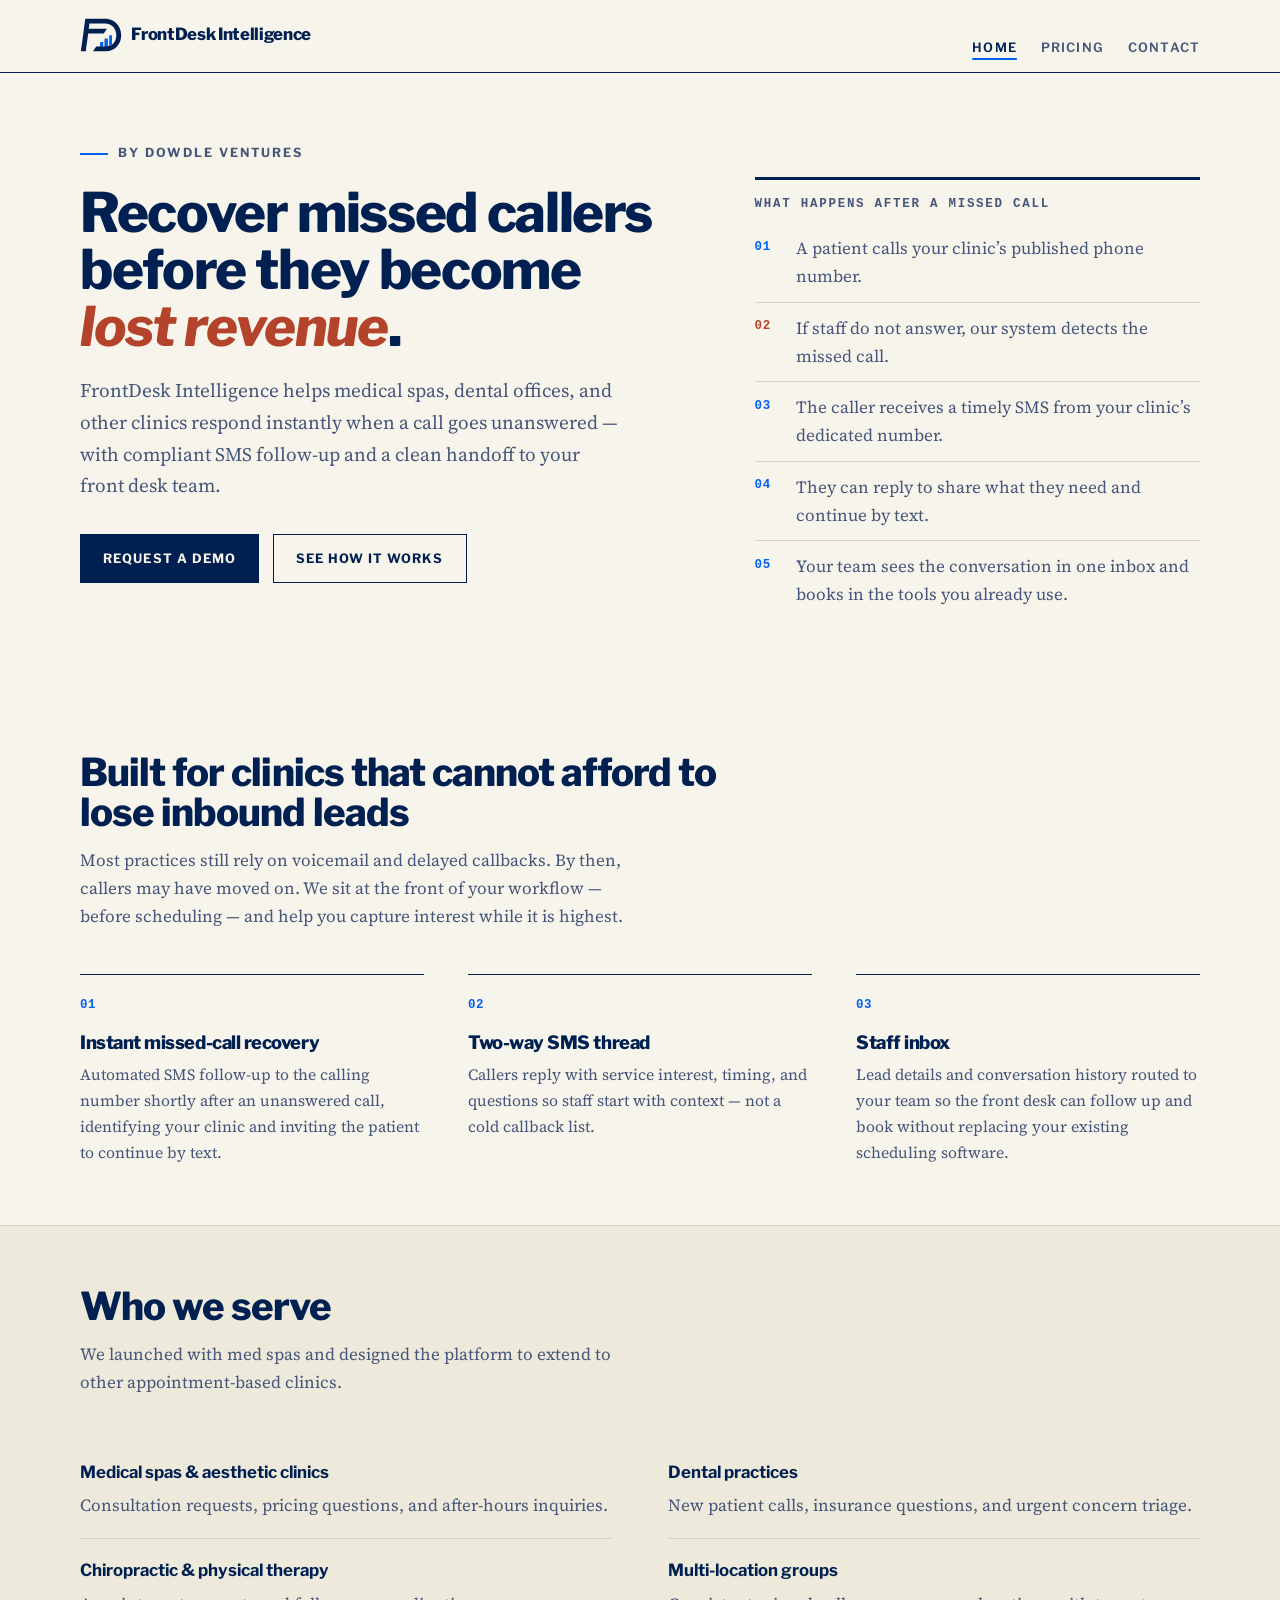
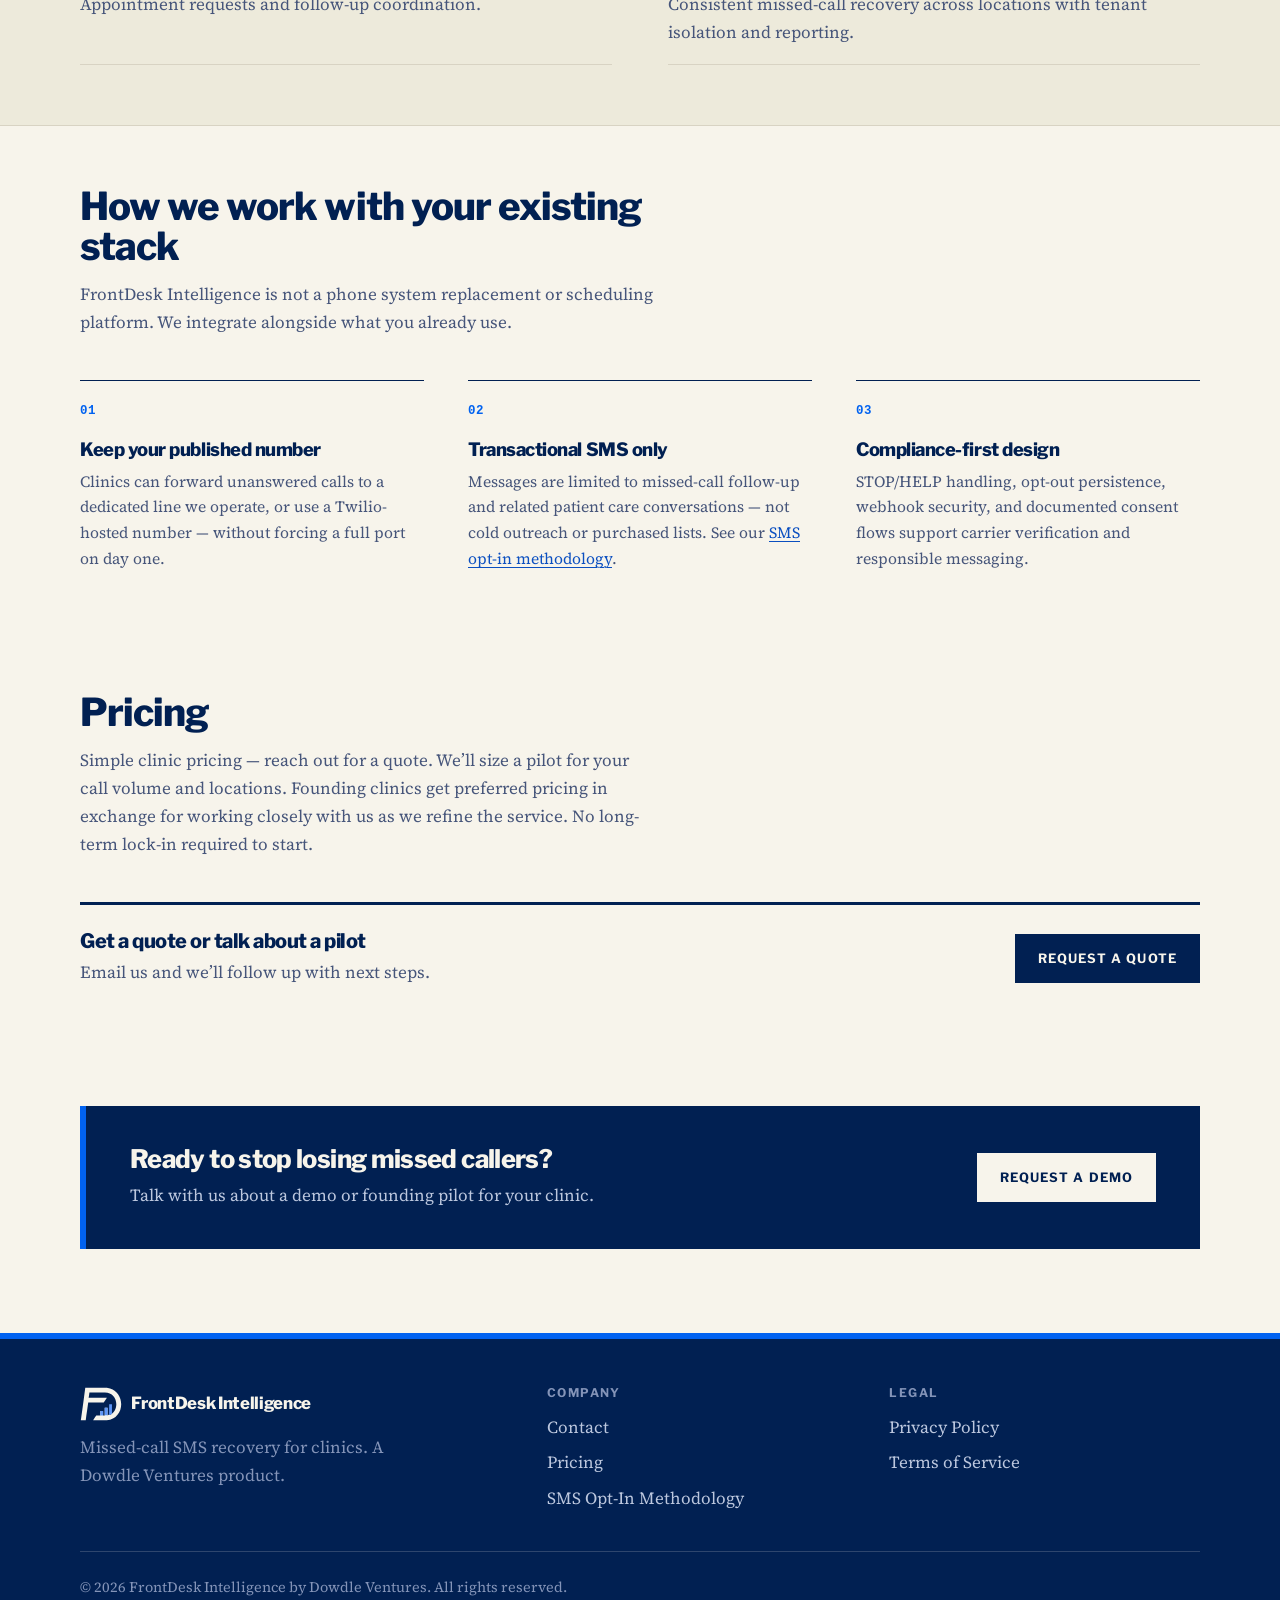
==== index.html @ 84795f29 "colors update and logo implementation" ====
<!DOCTYPE html>
<html lang="en">
<head>
  <meta charset="UTF-8">
  <meta name="viewport" content="width=device-width, initial-scale=1.0">
  <meta name="description" content="FrontDesk Intelligence helps clinics recover missed callers with instant SMS follow-up and a clean handoff to your front desk team.">
  <title>FrontDesk Intelligence — Missed-Call Recovery for Clinics</title>
  <link rel="preconnect" href="https://fonts.googleapis.com">
  <link rel="preconnect" href="https://fonts.gstatic.com" crossorigin>
  <link href="https://fonts.googleapis.com/css2?family=Libre+Franklin:ital,wght@0,600;0,700;0,800;1,800&family=Source+Serif+4:ital,opsz,wght@0,8..60,400;0,8..60,600;1,8..60,400&display=swap" rel="stylesheet">
  <link rel="stylesheet" href="css/main.css">
  <link rel="icon" type="image/svg+xml" href="svg/partial-logo.svg">
</head>
<body>
  <header class="site-header">
    <div class="container header-inner">
      <a class="logo" href="index.html">
        <img class="logo-img" src="svg/partial-logo.svg" alt="">
        <span>FrontDesk Intelligence</span>
      </a>
      <nav class="site-nav" aria-label="Main">
        <a href="index.html" aria-current="page">Home</a>
        <a href="index.html#pricing">Pricing</a>
        <a href="contact.html">Contact</a>
      </nav>
    </div>
  </header>

  <main>
    <section class="hero">
      <div class="container hero-grid">
        <div>
          <span class="eyebrow">By Dowdle Ventures</span>
          <h1>Recover missed callers before they become <em>lost revenue</em>.</h1>
          <p class="lead">
            FrontDesk Intelligence helps medical spas, dental offices, and other clinics respond instantly when a call goes unanswered — with compliant SMS follow-up and a clean handoff to your front desk team.
          </p>
          <div class="hero-actions">
            <a class="btn btn-primary" href="contact.html">Request a demo</a>
            <a class="btn btn-secondary" href="index.html#how-it-works">See how it works</a>
          </div>
        </div>
        <aside class="hero-card" aria-label="How it works" id="how-it-works">
          <h2>What happens after a missed call</h2>
          <ol class="flow-list">
            <li>A patient calls your clinic’s published phone number.</li>
            <li>If staff do not answer, our system detects the missed call.</li>
            <li>The caller receives a timely SMS from your clinic’s dedicated number.</li>
            <li>They can reply to share what they need and continue by text.</li>
            <li>Your team sees the conversation in one inbox and books in the tools you already use.</li>
          </ol>
        </aside>
      </div>
    </section>

    <section>
      <div class="container">
        <div class="section-header">
          <h2>Built for clinics that cannot afford to lose inbound leads</h2>
          <p>
            Most practices still rely on voicemail and delayed callbacks. By then, callers may have moved on. We sit at the front of your workflow — before scheduling — and help you capture interest while it is highest.
          </p>
        </div>
        <div class="card-grid">
          <article class="card">
            <h3>Instant missed-call recovery</h3>
            <p>Automated SMS follow-up to the calling number shortly after an unanswered call, identifying your clinic and inviting the patient to continue by text.</p>
          </article>
          <article class="card">
            <h3>Two-way SMS thread</h3>
            <p>Callers reply with service interest, timing, and questions so staff start with context — not a cold callback list.</p>
          </article>
          <article class="card">
            <h3>Staff inbox</h3>
            <p>Lead details and conversation history routed to your team so the front desk can follow up and book without replacing your existing scheduling software.</p>
          </article>
        </div>
      </div>
    </section>

    <section class="split-section">
      <div class="container">
        <div class="section-header">
          <h2>Who we serve</h2>
          <p>We launched with med spas and designed the platform to extend to other appointment-based clinics.</p>
        </div>
        <ul class="feature-list">
          <li>
            <strong>Medical spas &amp; aesthetic clinics</strong>
            Consultation requests, pricing questions, and after-hours inquiries.
          </li>
          <li>
            <strong>Dental practices</strong>
            New patient calls, insurance questions, and urgent concern triage.
          </li>
          <li>
            <strong>Chiropractic &amp; physical therapy</strong>
            Appointment requests and follow-up coordination.
          </li>
          <li>
            <strong>Multi-location groups</strong>
            Consistent missed-call recovery across locations with tenant isolation and reporting.
          </li>
        </ul>
      </div>
    </section>

    <section>
      <div class="container">
        <div class="section-header">
          <h2>How we work with your existing stack</h2>
          <p>FrontDesk Intelligence is not a phone system replacement or scheduling platform. We integrate alongside what you already use.</p>
        </div>
        <div class="card-grid">
          <article class="card">
            <h3>Keep your published number</h3>
            <p>Clinics can forward unanswered calls to a dedicated line we operate, or use a Twilio-hosted number — without forcing a full port on day one.</p>
          </article>
          <article class="card">
            <h3>Transactional SMS only</h3>
            <p>Messages are limited to missed-call follow-up and related patient care conversations — not cold outreach or purchased lists. See our <a href="sms-opt-in.html">SMS opt-in methodology</a>.</p>
          </article>
          <article class="card">
            <h3>Compliance-first design</h3>
            <p>STOP/HELP handling, opt-out persistence, webhook security, and documented consent flows support carrier verification and responsible messaging.</p>
          </article>
        </div>
      </div>
    </section>

    <section id="pricing">
      <div class="container">
        <div class="section-header">
          <h2>Pricing</h2>
          <p>
            Simple clinic pricing — reach out for a quote. We’ll size a pilot for your call volume and locations.
            Founding clinics get preferred pricing in exchange for working closely with us as we refine the service.
            No long-term lock-in required to start.
          </p>
        </div>
        <div class="pricing-row">
          <div>
            <h2>Get a quote or talk about a pilot</h2>
            <p>Email us and we’ll follow up with next steps.</p>
          </div>
          <a class="btn btn-primary" href="contact.html">Request a quote</a>
        </div>
      </div>
    </section>

    <section>
      <div class="container">
        <div class="cta-band">
          <div>
            <h2>Ready to stop losing missed callers?</h2>
            <p>Talk with us about a demo or founding pilot for your clinic.</p>
          </div>
          <a class="btn btn-primary" href="contact.html">Request a demo</a>
        </div>
      </div>
    </section>
  </main>

  <footer class="site-footer">
    <div class="container">
      <div class="footer-grid">
        <div>
          <a class="logo" href="index.html" style="color:var(--paper);margin-bottom:0.75rem;">
            <img class="logo-img" src="svg/partial-logo-reverse.svg" alt="">
            <span>FrontDesk Intelligence</span>
          </a>
          <p style="margin:0;color:#8494b8;max-width:22rem;">
            Missed-call SMS recovery for clinics. A Dowdle Ventures product.
          </p>
        </div>
        <div>
          <h3>Company</h3>
          <ul>
            <li><a href="contact.html">Contact</a></li>
            <li><a href="index.html#pricing">Pricing</a></li>
            <li><a href="sms-opt-in.html">SMS Opt-In Methodology</a></li>
          </ul>
        </div>
        <div>
          <h3>Legal</h3>
          <ul>
            <li><a href="privacy.html">Privacy Policy</a></li>
            <li><a href="terms.html">Terms of Service</a></li>
          </ul>
        </div>
      </div>
      <div class="footer-bottom">
        <p style="margin:0;">&copy; <span id="year"></span> FrontDesk Intelligence by Dowdle Ventures. All rights reserved.</p>
      </div>
    </div>
  </footer>
  <script>document.getElementById("year").textContent = new Date().getFullYear();</script>
</body>
</html>
---- css/main.css ----
:root {
  /* Palette — anchored on the logo's two blues, Sanzo Wada style:
     one ground (ivory), one ink (logo navy), one working accent
     (logo blue), one signal (vermillion, reserved for the missed call). */
  --paper: #f7f4eb;
  --paper-deep: #edeadb;
  --ink: #012052;
  --ink-soft: #46557a;
  --brand: #0162f0;
  --brand-deep: #0b4fc0;
  --signal: #b4432c;
  --rule: #d8d3c3;
  --font-display: "Libre Franklin", "Helvetica Neue", Arial, sans-serif;
  --font-body: "Source Serif 4", Georgia, "Times New Roman", serif;
  --font-mono: ui-monospace, "Cascadia Mono", "Segoe UI Mono", Consolas, Menlo, monospace;
  --max-width: 1120px;
}

*,
*::before,
*::after {
  box-sizing: border-box;
}

html {
  scroll-behavior: smooth;
}

body {
  margin: 0;
  font-family: var(--font-body);
  font-size: 1.0625rem;
  line-height: 1.65;
  color: var(--ink);
  background: var(--paper);
}

::selection {
  background: var(--brand);
  color: #fff;
}

img {
  max-width: 100%;
  height: auto;
}

a {
  color: var(--brand-deep);
  text-decoration-thickness: 1px;
  text-underline-offset: 3px;
}

a:hover {
  color: var(--brand);
}

.container {
  width: min(100% - 2.5rem, var(--max-width));
  margin-inline: auto;
}

/* Header — solid paper, one firm rule. No blur, no float. */
.site-header {
  position: sticky;
  top: 0;
  z-index: 100;
  background: var(--paper);
  border-bottom: 1px solid var(--ink);
}

.header-inner {
  display: flex;
  align-items: baseline;
  justify-content: space-between;
  gap: 1.5rem;
  padding: 1.1rem 0 0.9rem;
}

.logo {
  display: flex;
  align-items: center;
  gap: 0.6rem;
  font-family: var(--font-display);
  font-weight: 800;
  font-size: 1.05rem;
  letter-spacing: -0.02em;
  color: var(--ink);
  text-decoration: none;
}

.logo:hover {
  color: var(--ink);
}

.logo-img {
  height: 2.15rem;
  width: auto;
  display: block;
}

.site-nav {
  display: flex;
  flex-wrap: wrap;
  align-items: baseline;
  gap: 1.5rem;
}

.site-nav a {
  color: var(--ink-soft);
  text-decoration: none;
  font-family: var(--font-display);
  font-weight: 600;
  font-size: 0.8rem;
  letter-spacing: 0.09em;
  text-transform: uppercase;
}

.site-nav a:hover {
  color: var(--ink);
}

.site-nav a[aria-current="page"] {
  color: var(--ink);
  text-decoration: underline;
  text-decoration-color: var(--brand);
  text-decoration-thickness: 2px;
  text-underline-offset: 6px;
}

/* Buttons — squared, stamped, no lift */
.btn {
  display: inline-flex;
  align-items: center;
  justify-content: center;
  gap: 0.5rem;
  padding: 0.8rem 1.4rem;
  border: 1.5px solid var(--ink);
  border-radius: 0;
  font-family: var(--font-display);
  font-size: 0.8rem;
  font-weight: 700;
  letter-spacing: 0.08em;
  text-transform: uppercase;
  cursor: pointer;
  text-decoration: none;
  transition: background 0.12s ease, color 0.12s ease;
}

.btn-primary {
  background: var(--ink);
  color: var(--paper);
}

.btn-primary:hover {
  background: var(--brand-deep);
  border-color: var(--brand-deep);
  color: #fff;
}

.btn-secondary {
  background: transparent;
  color: var(--ink);
}

.btn-secondary:hover {
  background: var(--ink);
  color: var(--paper);
}

/* Hero */
.hero {
  padding: 4rem 0 4.5rem;
}

.hero-grid {
  display: grid;
  grid-template-columns: 1.15fr 0.85fr;
  gap: 4.5rem;
  align-items: start;
}

.eyebrow {
  display: inline-block;
  margin-bottom: 1.25rem;
  font-family: var(--font-display);
  font-size: 0.78rem;
  font-weight: 700;
  letter-spacing: 0.16em;
  text-transform: uppercase;
  color: var(--ink-soft);
}

.eyebrow::before {
  content: "";
  display: inline-block;
  width: 1.75rem;
  height: 2px;
  background: var(--brand);
  margin-right: 0.65rem;
  vertical-align: middle;
}

h1,
h2,
h3 {
  font-family: var(--font-display);
  line-height: 1.05;
  letter-spacing: -0.025em;
  font-weight: 800;
}

h1 {
  margin: 0 0 1.25rem;
  font-size: clamp(2.3rem, 4.5vw, 3.4rem);
}

/* "lost revenue" gets the red ink — same ink as the missed call. */
h1 em {
  font-style: italic;
  color: var(--signal);
}

.hero p.lead {
  margin: 0 0 2rem;
  font-size: 1.2rem;
  color: var(--ink-soft);
  max-width: 34rem;
}

.hero-actions {
  display: flex;
  flex-wrap: wrap;
  gap: 0.85rem;
}

/* Hero aside — a call log, not a floating card */
.hero-card {
  margin-top: 2.5rem;
  padding: 1.1rem 0 0;
  border-top: 3px solid var(--ink);
}

.hero-card h2 {
  margin: 0 0 0.75rem;
  font-family: var(--font-mono);
  font-size: 0.78rem;
  font-weight: 600;
  letter-spacing: 0.14em;
  text-transform: uppercase;
  color: var(--ink-soft);
}

.flow-list {
  margin: 0;
  padding: 0;
  list-style: none;
  counter-reset: step;
}

.flow-list li {
  position: relative;
  counter-increment: step;
  padding: 0.7rem 0 0.7rem 2.6rem;
  margin: 0;
  border-bottom: 1px solid var(--rule);
  color: var(--ink-soft);
}

.flow-list li:last-child {
  border-bottom: none;
}

.flow-list li::before {
  content: "0" counter(step);
  position: absolute;
  left: 0;
  top: 0.85rem;
  font-family: var(--font-mono);
  font-size: 0.78rem;
  font-weight: 600;
  letter-spacing: 0.05em;
  color: var(--brand);
}

/* The missed call itself gets the red ink. */
.flow-list li:nth-child(2)::before {
  color: var(--signal);
}

section {
  padding: 3.75rem 0;
}

.section-header {
  max-width: 40rem;
  margin-bottom: 2.75rem;
}

.section-header h2 {
  margin: 0 0 0.85rem;
  font-size: clamp(1.8rem, 3vw, 2.4rem);
}

.section-header p {
  margin: 0;
  color: var(--ink-soft);
  max-width: 36rem;
}

/* Formerly cards — now numbered editorial columns */
.card-grid {
  display: grid;
  grid-template-columns: repeat(3, 1fr);
  gap: 2rem 2.75rem;
  counter-reset: card;
}

.card {
  counter-increment: card;
  padding: 1.25rem 0 0;
  border-top: 1px solid var(--ink);
}

.card::before {
  content: "0" counter(card);
  display: block;
  margin-bottom: 1.1rem;
  font-family: var(--font-mono);
  font-size: 0.78rem;
  font-weight: 600;
  letter-spacing: 0.05em;
  color: var(--brand);
}

.card h3 {
  margin: 0 0 0.6rem;
  font-size: 1.15rem;
}

.card p {
  margin: 0;
  color: var(--ink-soft);
  font-size: 0.98rem;
}

.split-section {
  background: var(--paper-deep);
  border-block: 1px solid var(--rule);
}

.feature-list {
  display: grid;
  grid-template-columns: repeat(2, 1fr);
  gap: 0 3.5rem;
  margin: 0;
  padding: 0;
  list-style: none;
}

.feature-list li {
  padding: 1.15rem 0;
  border-bottom: 1px solid var(--rule);
  color: var(--ink-soft);
}

.feature-list strong {
  display: block;
  margin-bottom: 0.3rem;
  font-family: var(--font-display);
  font-size: 1.05rem;
  font-weight: 700;
  color: var(--ink);
}

/* CTA — a flat ink band with one brand rule, not a gradient pill */
.cta-band {
  background: var(--ink);
  color: var(--paper);
  border-left: 6px solid var(--brand);
  padding: 2.5rem 2.75rem;
  display: flex;
  align-items: center;
  justify-content: space-between;
  gap: 2rem;
}

.cta-band h2 {
  margin: 0 0 0.5rem;
  color: var(--paper);
}

.cta-band p {
  margin: 0;
  color: #bcc7de;
}

.cta-band .btn-primary {
  background: var(--paper);
  border-color: var(--paper);
  color: var(--ink);
}

.cta-band .btn-primary:hover {
  background: var(--paper-deep);
  border-color: var(--paper-deep);
  color: var(--ink);
}

.pricing-row {
  display: flex;
  align-items: center;
  justify-content: space-between;
  gap: 2rem;
  border-top: 3px solid var(--ink);
  padding-top: 1.6rem;
}

.pricing-row h2 {
  margin: 0 0 0.4rem;
  font-size: 1.25rem;
}

.pricing-row p {
  margin: 0;
  color: var(--ink-soft);
}

.page-hero {
  padding: 3.25rem 0 2rem;
}

.page-hero h1 {
  margin-bottom: 0.85rem;
}

.page-hero p {
  margin: 0;
  color: var(--ink-soft);
  max-width: 42rem;
}

/* Prose — a document on paper, not a card */
.prose {
  max-width: 46rem;
}

.prose h2 {
  margin-top: 2.75rem;
  padding-top: 1.6rem;
  border-top: 1px solid var(--rule);
  font-size: 1.3rem;
}

.prose h2:first-child {
  margin-top: 0;
  padding-top: 0;
  border-top: none;
}

.prose h3 {
  margin-top: 1.5rem;
  font-size: 1.15rem;
}

.prose p,
.prose li {
  color: var(--ink-soft);
}

.prose ul,
.prose ol {
  padding-left: 1.25rem;
}

.prose table {
  width: 100%;
  border-collapse: collapse;
  margin: 1rem 0;
  font-size: 0.95rem;
}

.prose th,
.prose td {
  border: 1px solid var(--rule);
  padding: 0.65rem 0.75rem;
  text-align: left;
}

.prose th {
  background: var(--paper-deep);
  color: var(--ink);
  font-family: var(--font-mono);
  font-size: 0.8rem;
  letter-spacing: 0.05em;
  text-transform: uppercase;
}

.contact-grid {
  display: grid;
  grid-template-columns: 1fr 1fr;
  gap: 2.5rem 3.5rem;
}

.contact-card {
  padding: 1.25rem 0 0;
  border-top: 3px solid var(--ink);
}

.contact-card h3 {
  margin: 0 0 0.85rem;
  font-size: 1.1rem;
}

.contact-card p,
.contact-card a {
  margin: 0.35rem 0;
}

.contact-card .label {
  display: block;
  font-family: var(--font-mono);
  font-size: 0.72rem;
  font-weight: 600;
  letter-spacing: 0.1em;
  text-transform: uppercase;
  color: var(--ink-soft);
  margin-bottom: 0.2rem;
}

.copy-btn {
  margin-left: 0.6rem;
  padding: 0.15rem 0.6rem;
  border: 1px solid var(--ink);
  border-radius: 0;
  background: transparent;
  font-family: var(--font-display);
  font-size: 0.68rem;
  font-weight: 700;
  letter-spacing: 0.08em;
  text-transform: uppercase;
  color: var(--ink);
  cursor: pointer;
  vertical-align: 1px;
}

.copy-btn:hover {
  background: var(--ink);
  color: var(--paper);
}

.copy-btn.copied {
  background: var(--brand-deep);
  border-color: var(--brand-deep);
  color: #fff;
}

.site-footer {
  margin-top: 1.5rem;
  background: var(--ink);
  color: #bcc7de;
  padding: 3rem 0 2rem;
  border-top: 6px solid var(--brand);
}

.footer-grid {
  display: grid;
  grid-template-columns: 1.4fr 1fr 1fr;
  gap: 2rem;
  margin-bottom: 2rem;
}

.footer-grid h3 {
  margin: 0 0 0.85rem;
  color: #8494b8;
  font-family: var(--font-display);
  font-size: 0.75rem;
  font-weight: 700;
  letter-spacing: 0.12em;
  text-transform: uppercase;
}

.footer-grid ul {
  margin: 0;
  padding: 0;
  list-style: none;
}

.footer-grid li {
  margin-bottom: 0.45rem;
}

.footer-grid a {
  color: #bcc7de;
  text-decoration: none;
}

.footer-grid a:hover {
  color: #fff;
  text-decoration: underline;
  text-underline-offset: 3px;
}

.footer-bottom {
  padding-top: 1.5rem;
  border-top: 1px solid rgba(247, 244, 235, 0.18);
  font-size: 0.9rem;
  color: #8494b8;
}

.notice {
  background: #f3e9cf;
  border: 1px solid #d5c087;
  color: #6a541c;
  padding: 1rem 1.25rem;
  margin-bottom: 1.5rem;
  font-size: 0.95rem;
}

.consent-box {
  border: 2px solid var(--ink);
  padding: 1.75rem 2rem;
  margin-bottom: 2rem;
}

.consent-box h2 {
  margin: 0 0 1rem;
  font-size: 1.35rem;
  color: var(--ink);
}

.prose .consent-box h2 {
  margin-top: 0;
  padding-top: 0;
  border-top: none;
}

.consent-box p {
  margin: 0 0 0.75rem;
  color: var(--ink);
  font-size: 1.05rem;
}

.consent-box p:last-child {
  margin-bottom: 0;
}

.consent-box .consent-lead {
  font-weight: 600;
  font-size: 1.05rem;
  line-height: 1.6;
}

.opt-in-steps {
  margin: 1.5rem 0;
  padding: 0;
  list-style: none;
  counter-reset: step;
  border-bottom: 1px solid var(--rule);
}

.opt-in-steps li {
  position: relative;
  counter-increment: step;
  padding: 1rem 0 1rem 3.1rem;
  margin: 0;
  border-top: 1px solid var(--rule);
  color: var(--ink-soft);
}

.opt-in-steps li::before {
  content: counter(step);
  position: absolute;
  left: 0;
  top: 1.15rem;
  width: 1.9rem;
  height: 1.9rem;
  display: grid;
  place-items: center;
  background: var(--ink);
  color: var(--paper);
  font-family: var(--font-mono);
  font-weight: 600;
  font-size: 0.85rem;
}

.opt-in-steps li strong {
  color: var(--ink);
}

.sms-sample {
  background: var(--paper-deep);
  border-left: 4px solid var(--brand);
  padding: 1.25rem 1.5rem;
  color: var(--ink);
  font-size: 1rem;
  line-height: 1.6;
}

.sms-sample-label {
  display: block;
  font-family: var(--font-mono);
  font-size: 0.72rem;
  font-weight: 600;
  letter-spacing: 0.1em;
  text-transform: uppercase;
  color: var(--brand-deep);
  margin-bottom: 0.65rem;
}

.mockup-grid {
  display: grid;
  grid-template-columns: 1fr 1fr;
  gap: 1.5rem;
  margin: 1.5rem 0 2rem;
}

.mockup-panel {
  border: 1px solid var(--ink);
  background: var(--paper);
  overflow: hidden;
}

.mockup-panel-header {
  background: var(--paper-deep);
  border-bottom: 1px solid var(--ink);
  padding: 0.65rem 1rem;
  font-family: var(--font-mono);
  font-size: 0.72rem;
  font-weight: 600;
  letter-spacing: 0.08em;
  text-transform: uppercase;
  color: var(--ink);
}

.mockup-panel-body {
  padding: 1.25rem;
}

/* The phone is a device illustration — its corners stay round. */
.phone-mock {
  max-width: 280px;
  margin: 0 auto;
  background: #191919;
  border-radius: 28px;
  padding: 12px 10px;
}

.phone-screen {
  background: #f2f2f7;
  border-radius: 20px;
  padding: 1rem 0.85rem;
  min-height: 220px;
}

.phone-header {
  text-align: center;
  font-family: var(--font-mono);
  font-size: 0.68rem;
  color: #666;
  margin-bottom: 0.75rem;
}

.sms-bubble {
  background: #fff;
  border: 1px solid #ddd;
  border-radius: 16px 16px 16px 4px;
  padding: 0.85rem 1rem;
  font-size: 0.88rem;
  line-height: 1.5;
  color: #111;
  margin-bottom: 0.5rem;
}

.sms-bubble-user {
  background: var(--brand);
  color: #fff;
  border: none;
  border-radius: 16px 16px 4px 16px;
  margin-left: 2rem;
  text-align: right;
}

.opt-in-form-mock {
  display: grid;
  gap: 0.85rem;
}

.opt-in-form-mock label.field-label {
  display: block;
  font-family: var(--font-mono);
  font-size: 0.75rem;
  font-weight: 600;
  letter-spacing: 0.06em;
  text-transform: uppercase;
  margin-bottom: 0.35rem;
  color: var(--ink);
}

.opt-in-form-mock input[type="text"],
.opt-in-form-mock input[type="tel"] {
  width: 100%;
  padding: 0.65rem 0.75rem;
  border: 1px solid #7d89a8;
  border-radius: 0;
  font: inherit;
  background: #fdfbf5;
}

.checkbox-consent {
  display: flex;
  gap: 0.75rem;
  align-items: flex-start;
  padding: 1rem 1.15rem;
  border: 2px solid var(--ink);
  background: var(--paper);
}

.checkbox-consent input {
  margin-top: 0.2rem;
  width: 1.1rem;
  height: 1.1rem;
  flex-shrink: 0;
  accent-color: var(--brand);
}

.checkbox-consent label {
  font-size: 0.92rem;
  line-height: 1.55;
  color: var(--ink);
}

.btn-demo {
  background: var(--ink);
  color: var(--paper);
  border: none;
  border-radius: 0;
  padding: 0.8rem 1rem;
  font-family: var(--font-mono);
  font-size: 0.8rem;
  font-weight: 600;
  letter-spacing: 0.08em;
  text-transform: uppercase;
  cursor: default;
  opacity: 0.8;
}

.disclosure-near-phone {
  margin-top: 1rem;
  padding: 1rem 1.15rem;
  background: var(--paper-deep);
  border: 1px solid var(--rule);
  font-size: 0.92rem;
  line-height: 1.55;
  color: var(--ink);
}

.disclosure-near-phone strong {
  display: block;
  margin-bottom: 0.35rem;
  font-family: var(--font-mono);
  font-size: 0.75rem;
  font-weight: 600;
  letter-spacing: 0.1em;
  text-transform: uppercase;
  color: var(--brand-deep);
}

.touchpoint-link {
  display: inline-flex;
  margin-top: 0.75rem;
}

@media (max-width: 900px) {
  .mockup-grid {
    grid-template-columns: 1fr;
  }
}

@media (max-width: 900px) {
  .hero-grid,
  .card-grid,
  .contact-grid,
  .footer-grid,
  .feature-list {
    grid-template-columns: 1fr;
  }

  .hero-grid {
    gap: 3rem;
  }

  .hero-card {
    margin-top: 0;
  }

  .cta-band {
    flex-direction: column;
    align-items: flex-start;
    padding: 2rem 1.75rem;
  }

  .pricing-row {
    flex-direction: column;
    align-items: flex-start;
    gap: 1.25rem;
  }

  .site-nav {
    gap: 1rem;
  }
}

@media (max-width: 640px) {
  .header-inner {
    flex-direction: column;
    align-items: flex-start;
    gap: 0.75rem;
  }
}
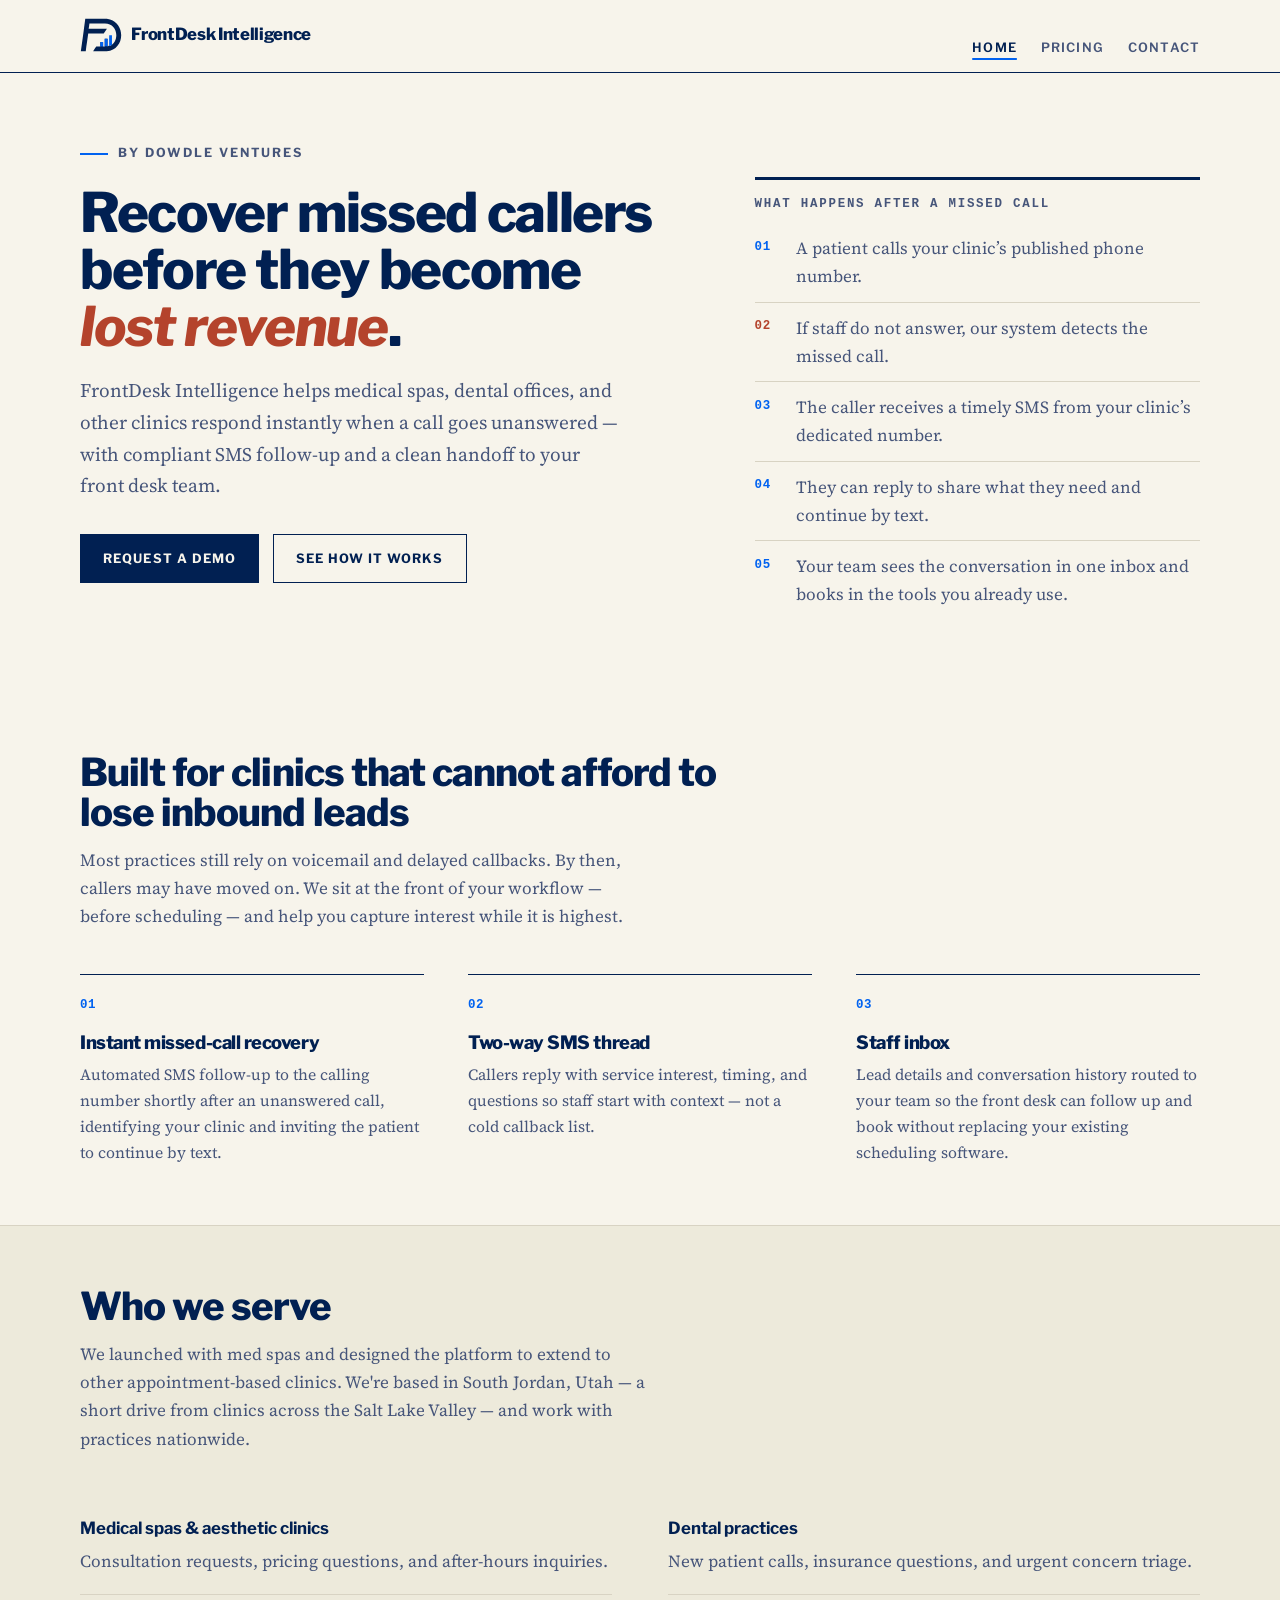
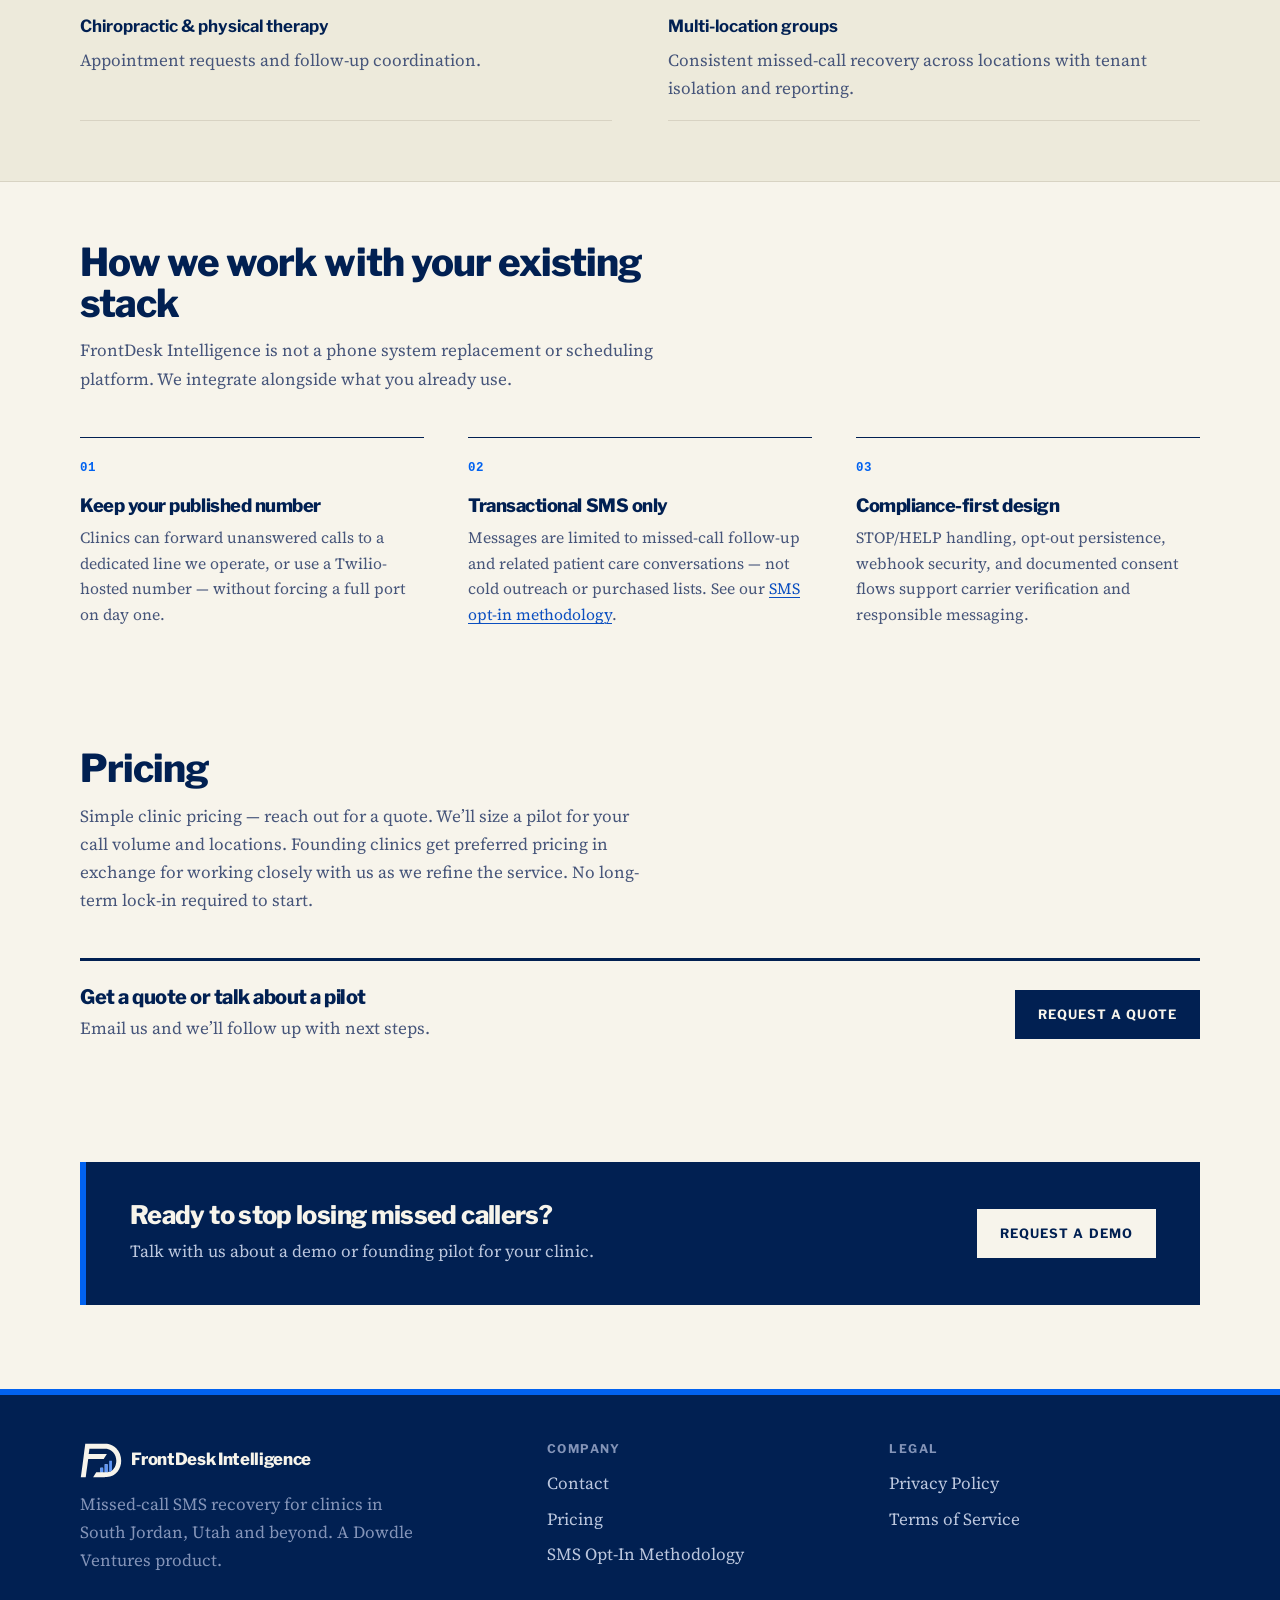
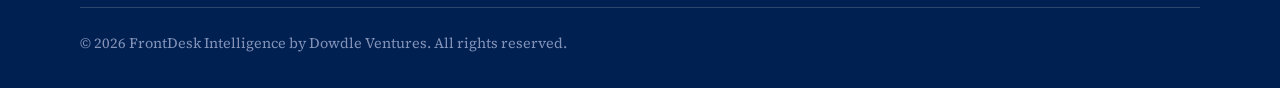
==== commit f4401513: "seo and local language addition" ====
--- a/index.html
+++ b/index.html
@@ -3,13 +3,69 @@
 <head>
   <meta charset="UTF-8">
   <meta name="viewport" content="width=device-width, initial-scale=1.0">
-  <meta name="description" content="FrontDesk Intelligence helps clinics recover missed callers with instant SMS follow-up and a clean handoff to your front desk team.">
-  <title>FrontDesk Intelligence — Missed-Call Recovery for Clinics</title>
+  <meta name="description" content="FrontDesk Intelligence helps med spas, dental offices, and clinics recover missed callers with instant SMS follow-up. Based in South Jordan, Utah — serving the Salt Lake Valley and beyond.">
+  <title>FrontDesk Intelligence — Missed-Call Recovery for Clinics | South Jordan, UT</title>
   <link rel="preconnect" href="https://fonts.googleapis.com">
   <link rel="preconnect" href="https://fonts.gstatic.com" crossorigin>
   <link href="https://fonts.googleapis.com/css2?family=Libre+Franklin:ital,wght@0,600;0,700;0,800;1,800&family=Source+Serif+4:ital,opsz,wght@0,8..60,400;0,8..60,600;1,8..60,400&display=swap" rel="stylesheet">
   <link rel="stylesheet" href="css/main.css">
   <link rel="icon" type="image/svg+xml" href="svg/partial-logo.svg">
+  <link rel="canonical" href="https://frontdesk.dowdleventures.com/">
+  <meta property="og:type" content="website">
+  <meta property="og:site_name" content="FrontDesk Intelligence">
+  <meta property="og:title" content="FrontDesk Intelligence — Missed-Call Recovery for Clinics">
+  <meta property="og:description" content="Recover missed callers before they become lost revenue. Instant SMS follow-up for med spas, dental offices, and clinics. Based in South Jordan, Utah.">
+  <meta property="og:url" content="https://frontdesk.dowdleventures.com/">
+  <meta property="og:image" content="https://frontdesk.dowdleventures.com/og-image.png">
+  <meta property="og:image:width" content="1200">
+  <meta property="og:image:height" content="630">
+  <meta name="twitter:card" content="summary_large_image">
+  <meta name="twitter:title" content="FrontDesk Intelligence — Missed-Call Recovery for Clinics">
+  <meta name="twitter:description" content="Recover missed callers before they become lost revenue. Instant SMS follow-up for med spas, dental offices, and clinics.">
+  <meta name="twitter:image" content="https://frontdesk.dowdleventures.com/og-image.png">
+  <script type="application/ld+json">
+  {
+    "@context": "https://schema.org",
+    "@type": "LocalBusiness",
+    "@id": "https://frontdesk.dowdleventures.com/#business",
+    "name": "FrontDesk Intelligence",
+    "description": "Missed-call SMS recovery for medical spas, dental offices, and other appointment-based clinics.",
+    "url": "https://frontdesk.dowdleventures.com/",
+    "logo": "https://frontdesk.dowdleventures.com/svg/partial-logo.svg",
+    "image": "https://frontdesk.dowdleventures.com/og-image.png",
+    "telephone": "+18016131060",
+    "email": "contact@dowdleventures.com",
+    "parentOrganization": {
+      "@type": "Organization",
+      "name": "Dowdle Ventures"
+    },
+    "address": {
+      "@type": "PostalAddress",
+      "streetAddress": "10382 S McKinley Park Pl",
+      "addressLocality": "South Jordan",
+      "addressRegion": "UT",
+      "postalCode": "84095",
+      "addressCountry": "US"
+    },
+    "areaServed": [
+      { "@type": "City", "name": "South Jordan" },
+      { "@type": "City", "name": "Salt Lake City" },
+      { "@type": "City", "name": "West Jordan" },
+      { "@type": "City", "name": "Sandy" },
+      { "@type": "City", "name": "Draper" },
+      { "@type": "City", "name": "Riverton" },
+      { "@type": "City", "name": "Herriman" },
+      { "@type": "State", "name": "Utah" },
+      { "@type": "Country", "name": "United States" }
+    ],
+    "openingHoursSpecification": {
+      "@type": "OpeningHoursSpecification",
+      "dayOfWeek": ["Monday", "Tuesday", "Wednesday", "Thursday", "Friday"],
+      "opens": "09:00",
+      "closes": "17:00"
+    }
+  }
+  </script>
 </head>
 <body>
   <header class="site-header">
@@ -82,7 +138,7 @@
       <div class="container">
         <div class="section-header">
           <h2>Who we serve</h2>
-          <p>We launched with med spas and designed the platform to extend to other appointment-based clinics.</p>
+          <p>We launched with med spas and designed the platform to extend to other appointment-based clinics. We're based in South Jordan, Utah — a short drive from clinics across the Salt Lake Valley — and work with practices nationwide.</p>
         </div>
         <ul class="feature-list">
           <li>
@@ -170,7 +226,7 @@
             <span>FrontDesk Intelligence</span>
           </a>
           <p style="margin:0;color:#8494b8;max-width:22rem;">
-            Missed-call SMS recovery for clinics. A Dowdle Ventures product.
+            Missed-call SMS recovery for clinics in South Jordan, Utah and beyond. A Dowdle Ventures product.
           </p>
         </div>
         <div>
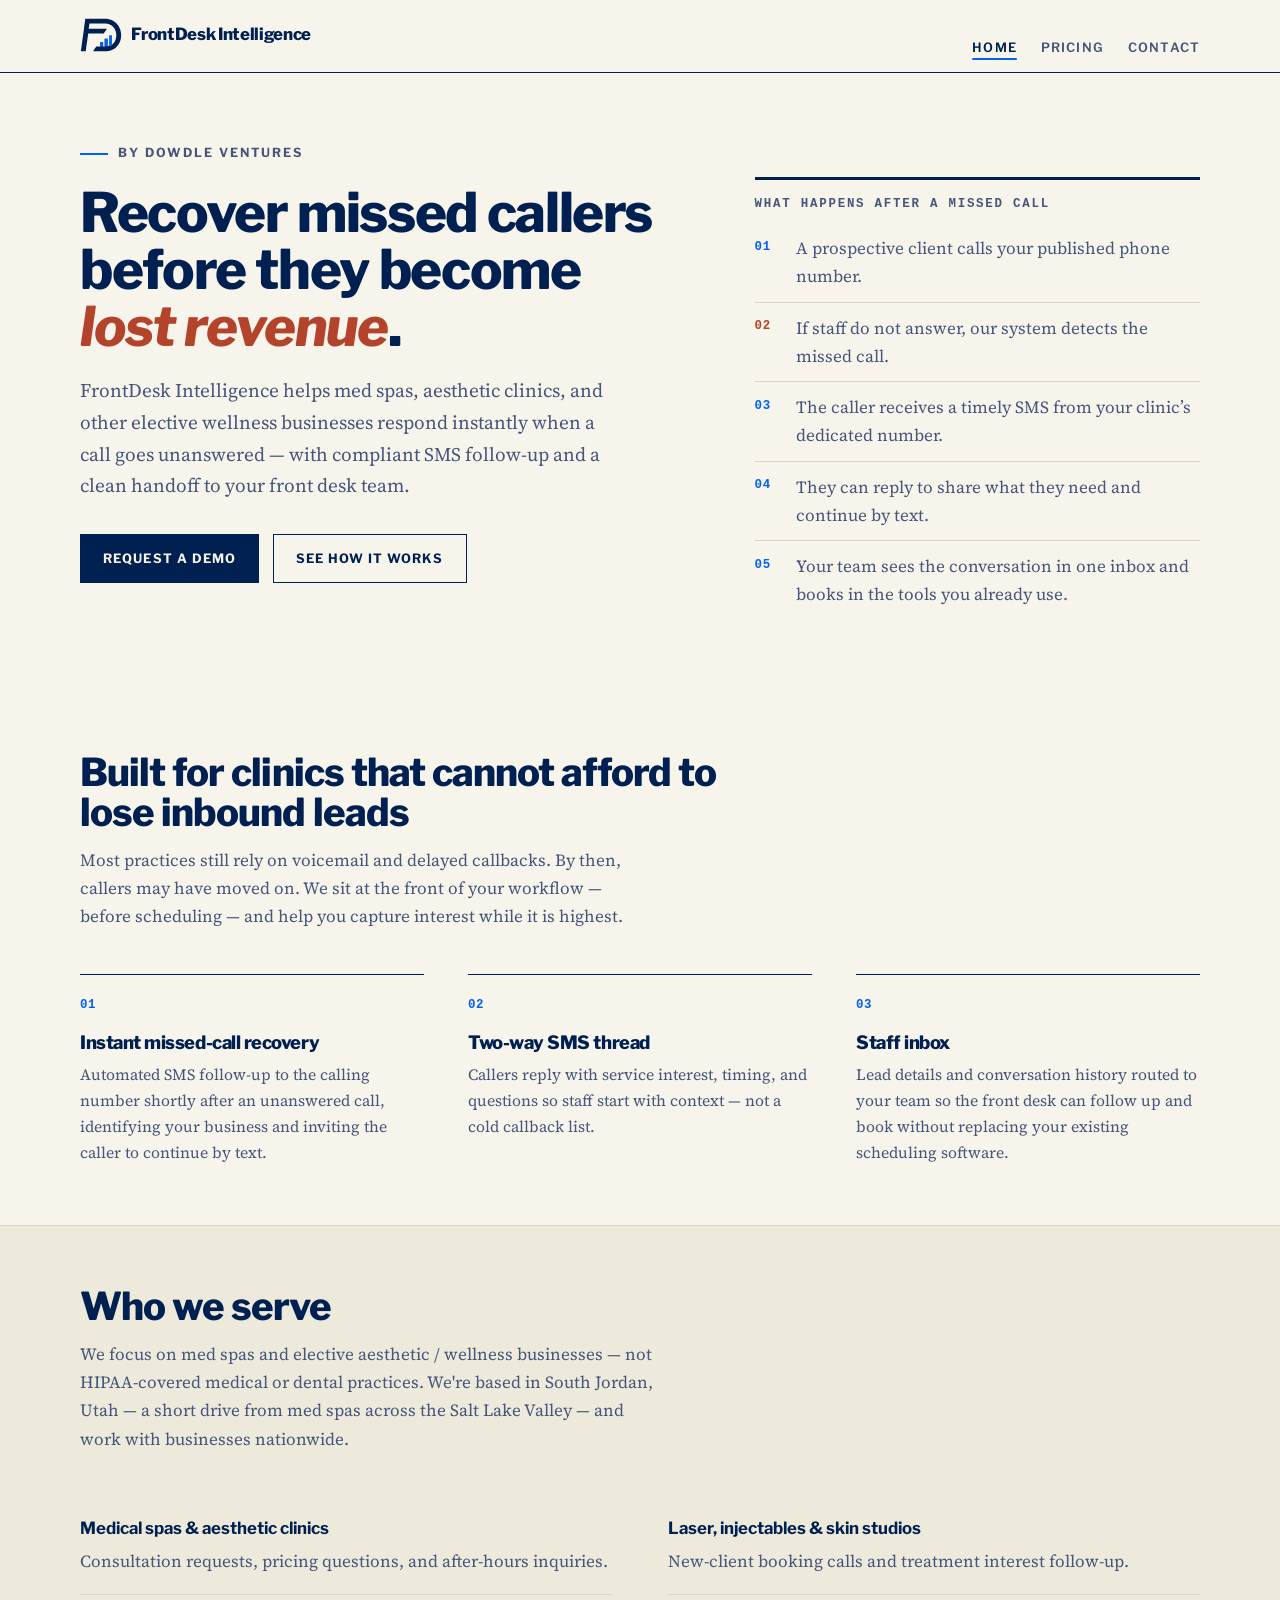
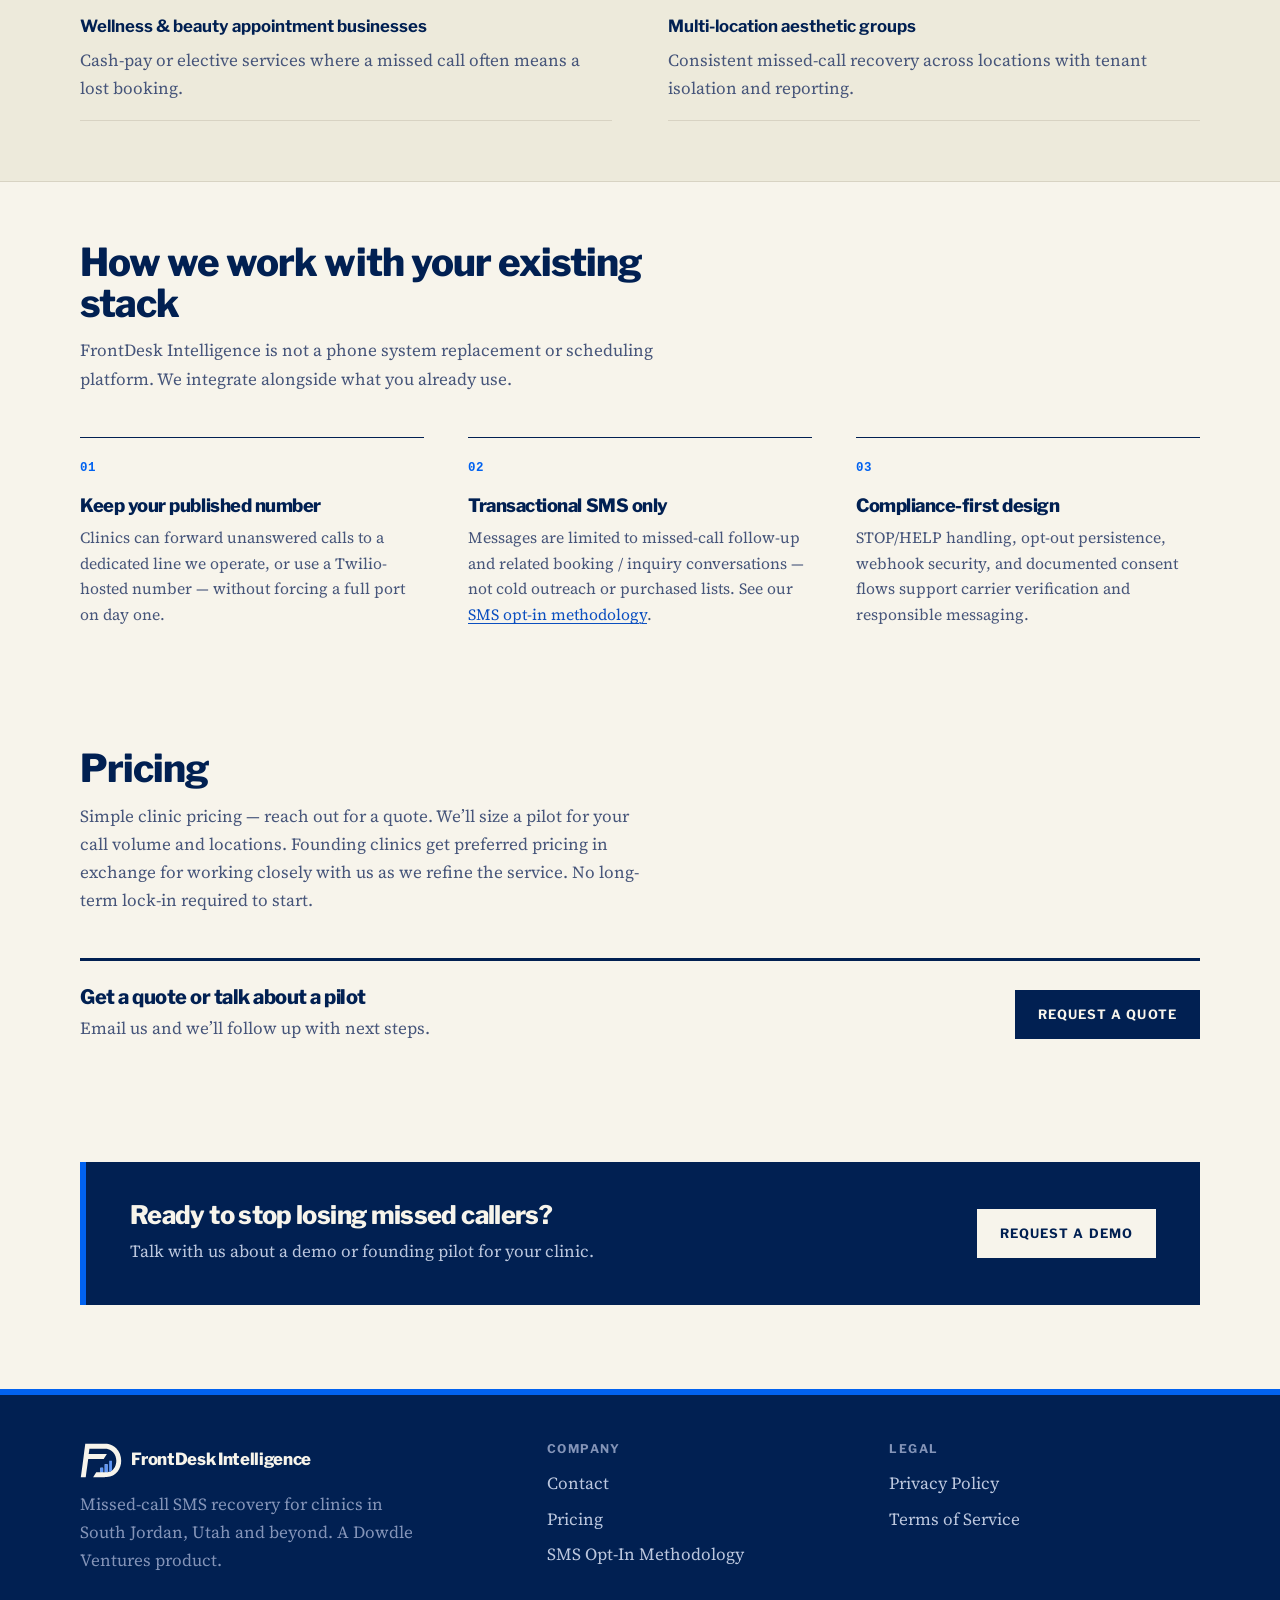
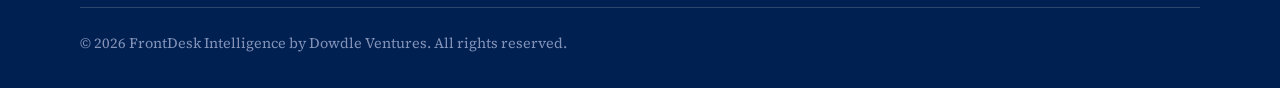
==== commit 94ee1ed7: "Merge branch 'main' into jakob/ui-edits" ====
--- a/index.html
+++ b/index.html
@@ -3,8 +3,8 @@
 <head>
   <meta charset="UTF-8">
   <meta name="viewport" content="width=device-width, initial-scale=1.0">
-  <meta name="description" content="FrontDesk Intelligence helps med spas, dental offices, and clinics recover missed callers with instant SMS follow-up. Based in South Jordan, Utah — serving the Salt Lake Valley and beyond.">
-  <title>FrontDesk Intelligence — Missed-Call Recovery for Clinics | South Jordan, UT</title>
+  <meta name="description" content="FrontDesk Intelligence helps med spas and aesthetic businesses recover missed callers with instant SMS follow-up. Based in South Jordan, Utah — serving the Salt Lake Valley and beyond.">
+  <title>FrontDesk Intelligence — Missed-Call Recovery for Med Spas | South Jordan, UT</title>
   <link rel="preconnect" href="https://fonts.googleapis.com">
   <link rel="preconnect" href="https://fonts.gstatic.com" crossorigin>
   <link href="https://fonts.googleapis.com/css2?family=Libre+Franklin:ital,wght@0,600;0,700;0,800;1,800&family=Source+Serif+4:ital,opsz,wght@0,8..60,400;0,8..60,600;1,8..60,400&display=swap" rel="stylesheet">
@@ -13,15 +13,15 @@
   <link rel="canonical" href="https://frontdesk.dowdleventures.com/">
   <meta property="og:type" content="website">
   <meta property="og:site_name" content="FrontDesk Intelligence">
-  <meta property="og:title" content="FrontDesk Intelligence — Missed-Call Recovery for Clinics">
-  <meta property="og:description" content="Recover missed callers before they become lost revenue. Instant SMS follow-up for med spas, dental offices, and clinics. Based in South Jordan, Utah.">
+  <meta property="og:title" content="FrontDesk Intelligence — Missed-Call Recovery for Med Spas">
+  <meta property="og:description" content="Recover missed callers before they become lost revenue. Instant SMS follow-up for med spas and aesthetic businesses. Based in South Jordan, Utah.">
   <meta property="og:url" content="https://frontdesk.dowdleventures.com/">
   <meta property="og:image" content="https://frontdesk.dowdleventures.com/og-image.png">
   <meta property="og:image:width" content="1200">
   <meta property="og:image:height" content="630">
   <meta name="twitter:card" content="summary_large_image">
-  <meta name="twitter:title" content="FrontDesk Intelligence — Missed-Call Recovery for Clinics">
-  <meta name="twitter:description" content="Recover missed callers before they become lost revenue. Instant SMS follow-up for med spas, dental offices, and clinics.">
+  <meta name="twitter:title" content="FrontDesk Intelligence — Missed-Call Recovery for Med Spas">
+  <meta name="twitter:description" content="Recover missed callers before they become lost revenue. Instant SMS follow-up for med spas and aesthetic businesses.">
   <meta name="twitter:image" content="https://frontdesk.dowdleventures.com/og-image.png">
   <script type="application/ld+json">
   {
@@ -29,7 +29,7 @@
     "@type": "LocalBusiness",
     "@id": "https://frontdesk.dowdleventures.com/#business",
     "name": "FrontDesk Intelligence",
-    "description": "Missed-call SMS recovery for medical spas, dental offices, and other appointment-based clinics.",
+    "description": "Missed-call SMS recovery for med spas and elective aesthetic and wellness businesses.",
     "url": "https://frontdesk.dowdleventures.com/",
     "logo": "https://frontdesk.dowdleventures.com/svg/partial-logo.svg",
     "image": "https://frontdesk.dowdleventures.com/og-image.png",
@@ -70,14 +70,14 @@
 <body>
   <header class="site-header">
     <div class="container header-inner">
-      <a class="logo" href="index.html">
+      <a class="logo" href="/">
         <img class="logo-img" src="svg/partial-logo.svg" alt="">
         <span>FrontDesk Intelligence</span>
       </a>
       <nav class="site-nav" aria-label="Main">
-        <a href="index.html" aria-current="page">Home</a>
-        <a href="index.html#pricing">Pricing</a>
-        <a href="contact.html">Contact</a>
+        <a href="/" aria-current="page">Home</a>
+        <a href="/#pricing">Pricing</a>
+        <a href="/contact">Contact</a>
       </nav>
     </div>
   </header>
@@ -89,17 +89,17 @@
           <span class="eyebrow">By Dowdle Ventures</span>
           <h1>Recover missed callers before they become <em>lost revenue</em>.</h1>
           <p class="lead">
-            FrontDesk Intelligence helps medical spas, dental offices, and other clinics respond instantly when a call goes unanswered — with compliant SMS follow-up and a clean handoff to your front desk team.
+            FrontDesk Intelligence helps med spas, aesthetic clinics, and other elective wellness businesses respond instantly when a call goes unanswered — with compliant SMS follow-up and a clean handoff to your front desk team.
           </p>
           <div class="hero-actions">
-            <a class="btn btn-primary" href="contact.html">Request a demo</a>
-            <a class="btn btn-secondary" href="index.html#how-it-works">See how it works</a>
+            <a class="btn btn-primary" href="/contact">Request a demo</a>
+            <a class="btn btn-secondary" href="/#how-it-works">See how it works</a>
           </div>
         </div>
         <aside class="hero-card" aria-label="How it works" id="how-it-works">
           <h2>What happens after a missed call</h2>
           <ol class="flow-list">
-            <li>A patient calls your clinic’s published phone number.</li>
+            <li>A prospective client calls your published phone number.</li>
             <li>If staff do not answer, our system detects the missed call.</li>
             <li>The caller receives a timely SMS from your clinic’s dedicated number.</li>
             <li>They can reply to share what they need and continue by text.</li>
@@ -120,7 +120,7 @@
         <div class="card-grid">
           <article class="card">
             <h3>Instant missed-call recovery</h3>
-            <p>Automated SMS follow-up to the calling number shortly after an unanswered call, identifying your clinic and inviting the patient to continue by text.</p>
+            <p>Automated SMS follow-up to the calling number shortly after an unanswered call, identifying your business and inviting the caller to continue by text.</p>
           </article>
           <article class="card">
             <h3>Two-way SMS thread</h3>
@@ -138,7 +138,7 @@
       <div class="container">
         <div class="section-header">
           <h2>Who we serve</h2>
-          <p>We launched with med spas and designed the platform to extend to other appointment-based clinics. We're based in South Jordan, Utah — a short drive from clinics across the Salt Lake Valley — and work with practices nationwide.</p>
+          <p>We focus on med spas and elective aesthetic / wellness businesses — not HIPAA-covered medical or dental practices. We're based in South Jordan, Utah — a short drive from med spas across the Salt Lake Valley — and work with businesses nationwide.</p>
         </div>
         <ul class="feature-list">
           <li>
@@ -146,15 +146,15 @@
             Consultation requests, pricing questions, and after-hours inquiries.
           </li>
           <li>
-            <strong>Dental practices</strong>
-            New patient calls, insurance questions, and urgent concern triage.
-          </li>
-          <li>
-            <strong>Chiropractic &amp; physical therapy</strong>
-            Appointment requests and follow-up coordination.
-          </li>
-          <li>
-            <strong>Multi-location groups</strong>
+            <strong>Laser, injectables &amp; skin studios</strong>
+            New-client booking calls and treatment interest follow-up.
+          </li>
+          <li>
+            <strong>Wellness &amp; beauty appointment businesses</strong>
+            Cash-pay or elective services where a missed call often means a lost booking.
+          </li>
+          <li>
+            <strong>Multi-location aesthetic groups</strong>
             Consistent missed-call recovery across locations with tenant isolation and reporting.
           </li>
         </ul>
@@ -174,7 +174,7 @@
           </article>
           <article class="card">
             <h3>Transactional SMS only</h3>
-            <p>Messages are limited to missed-call follow-up and related patient care conversations — not cold outreach or purchased lists. See our <a href="sms-opt-in.html">SMS opt-in methodology</a>.</p>
+            <p>Messages are limited to missed-call follow-up and related booking / inquiry conversations — not cold outreach or purchased lists. See our <a href="/sms-opt-in">SMS opt-in methodology</a>.</p>
           </article>
           <article class="card">
             <h3>Compliance-first design</h3>
@@ -199,7 +199,7 @@
             <h2>Get a quote or talk about a pilot</h2>
             <p>Email us and we’ll follow up with next steps.</p>
           </div>
-          <a class="btn btn-primary" href="contact.html">Request a quote</a>
+          <a class="btn btn-primary" href="/contact">Request a quote</a>
         </div>
       </div>
     </section>
@@ -211,7 +211,7 @@
             <h2>Ready to stop losing missed callers?</h2>
             <p>Talk with us about a demo or founding pilot for your clinic.</p>
           </div>
-          <a class="btn btn-primary" href="contact.html">Request a demo</a>
+          <a class="btn btn-primary" href="/contact">Request a demo</a>
         </div>
       </div>
     </section>
@@ -221,7 +221,7 @@
     <div class="container">
       <div class="footer-grid">
         <div>
-          <a class="logo" href="index.html" style="color:var(--paper);margin-bottom:0.75rem;">
+          <a class="logo" href="/" style="color:var(--paper);margin-bottom:0.75rem;">
             <img class="logo-img" src="svg/partial-logo-reverse.svg" alt="">
             <span>FrontDesk Intelligence</span>
           </a>
@@ -232,16 +232,16 @@
         <div>
           <h3>Company</h3>
           <ul>
-            <li><a href="contact.html">Contact</a></li>
-            <li><a href="index.html#pricing">Pricing</a></li>
-            <li><a href="sms-opt-in.html">SMS Opt-In Methodology</a></li>
+            <li><a href="/contact">Contact</a></li>
+            <li><a href="/#pricing">Pricing</a></li>
+            <li><a href="/sms-opt-in">SMS Opt-In Methodology</a></li>
           </ul>
         </div>
         <div>
           <h3>Legal</h3>
           <ul>
-            <li><a href="privacy.html">Privacy Policy</a></li>
-            <li><a href="terms.html">Terms of Service</a></li>
+            <li><a href="/privacy">Privacy Policy</a></li>
+            <li><a href="/terms">Terms of Service</a></li>
           </ul>
         </div>
       </div>
--- a/css/main.css
+++ b/css/main.css
@@ -24,6 +24,32 @@
 
 html {
   scroll-behavior: smooth;
+  /* Firefox + Chrome 121+ */
+  scrollbar-color: #c1c1c1 #f1f1f1;
+}
+
+/* Styling the scrollbar opts Chromium out of auto-hiding overlay
+   scrollbars, so it stays visible. Colors match the classic browser
+   default greys. */
+::-webkit-scrollbar {
+  width: 16px;
+  height: 16px;
+}
+
+::-webkit-scrollbar-track {
+  background: #f1f1f1;
+}
+
+::-webkit-scrollbar-thumb {
+  background: #c1c1c1;
+}
+
+::-webkit-scrollbar-thumb:hover {
+  background: #a8a8a8;
+}
+
+::-webkit-scrollbar-thumb:active {
+  background: #787878;
 }
 
 body {
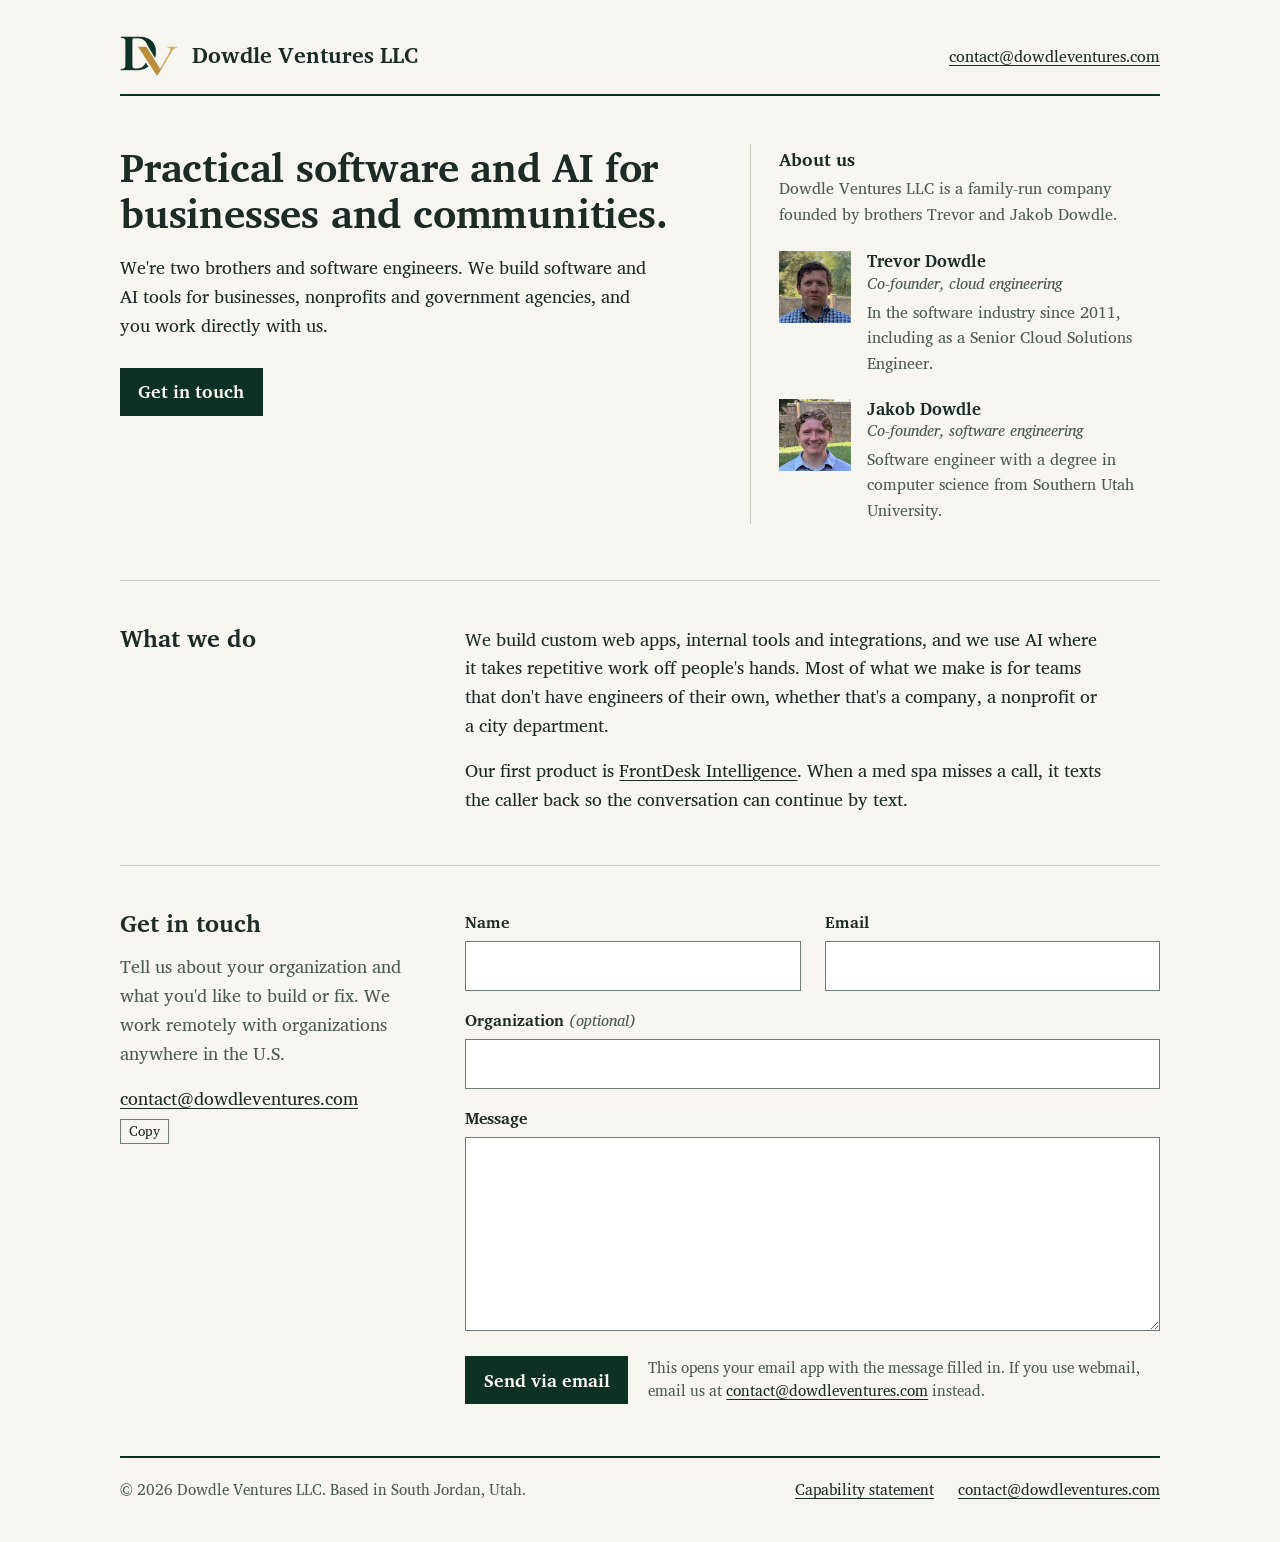
==== commit c00c3b22: "general site" ====
--- a/index.html
+++ b/index.html
@@ -3,253 +3,177 @@
 <head>
   <meta charset="UTF-8">
   <meta name="viewport" content="width=device-width, initial-scale=1.0">
-  <meta name="description" content="FrontDesk Intelligence helps med spas and aesthetic businesses recover missed callers with instant SMS follow-up. Based in South Jordan, Utah — serving the Salt Lake Valley and beyond.">
-  <title>FrontDesk Intelligence — Missed-Call Recovery for Med Spas | South Jordan, UT</title>
+  <!--
+    All site copy lives in this file, including the search/social text below.
+  -->
+  <title>Dowdle Ventures LLC | Practical software and AI for businesses and communities</title>
+  <meta name="description" content="Dowdle Ventures LLC is a family-run software company. Brothers Trevor and Jakob Dowdle build practical software and AI tools for businesses, nonprofits and government agencies.">
   <link rel="preconnect" href="https://fonts.googleapis.com">
   <link rel="preconnect" href="https://fonts.gstatic.com" crossorigin>
-  <link href="https://fonts.googleapis.com/css2?family=Libre+Franklin:ital,wght@0,600;0,700;0,800;1,800&family=Source+Serif+4:ital,opsz,wght@0,8..60,400;0,8..60,600;1,8..60,400&display=swap" rel="stylesheet">
+  <link href="https://fonts.googleapis.com/css2?family=Charis+SIL:ital,wght@0,400;0,700;1,400&display=swap" rel="stylesheet">
   <link rel="stylesheet" href="css/main.css">
-  <link rel="icon" type="image/svg+xml" href="svg/partial-logo.svg">
-  <link rel="canonical" href="https://frontdesk.dowdleventures.com/">
+  <link rel="icon" type="image/png" sizes="32x32" href="favicon-32.png">
+  <link rel="apple-touch-icon" href="apple-touch-icon.png">
+  <link rel="canonical" href="https://dowdleventures.com/">
+  <meta name="theme-color" content="#f6f5f0">
   <meta property="og:type" content="website">
-  <meta property="og:site_name" content="FrontDesk Intelligence">
-  <meta property="og:title" content="FrontDesk Intelligence — Missed-Call Recovery for Med Spas">
-  <meta property="og:description" content="Recover missed callers before they become lost revenue. Instant SMS follow-up for med spas and aesthetic businesses. Based in South Jordan, Utah.">
-  <meta property="og:url" content="https://frontdesk.dowdleventures.com/">
-  <meta property="og:image" content="https://frontdesk.dowdleventures.com/og-image.png">
+  <meta property="og:site_name" content="Dowdle Ventures">
+  <meta property="og:title" content="Dowdle Ventures LLC | Practical software and AI for businesses and communities">
+  <meta property="og:description" content="A family-run software company building practical software and AI tools for businesses, nonprofits and government agencies.">
+  <meta property="og:url" content="https://dowdleventures.com/">
+  <meta property="og:image" content="https://dowdleventures.com/og-image.png">
   <meta property="og:image:width" content="1200">
   <meta property="og:image:height" content="630">
+  <meta property="og:image:alt" content="Dowdle Ventures logo">
   <meta name="twitter:card" content="summary_large_image">
-  <meta name="twitter:title" content="FrontDesk Intelligence — Missed-Call Recovery for Med Spas">
-  <meta name="twitter:description" content="Recover missed callers before they become lost revenue. Instant SMS follow-up for med spas and aesthetic businesses.">
-  <meta name="twitter:image" content="https://frontdesk.dowdleventures.com/og-image.png">
+  <meta name="twitter:title" content="Dowdle Ventures LLC | Practical software and AI for businesses and communities">
+  <meta name="twitter:description" content="A family-run software company building practical software and AI tools for businesses, nonprofits and government agencies.">
+  <meta name="twitter:image" content="https://dowdleventures.com/og-image.png">
   <script type="application/ld+json">
   {
     "@context": "https://schema.org",
-    "@type": "LocalBusiness",
-    "@id": "https://frontdesk.dowdleventures.com/#business",
-    "name": "FrontDesk Intelligence",
-    "description": "Missed-call SMS recovery for med spas and elective aesthetic and wellness businesses.",
-    "url": "https://frontdesk.dowdleventures.com/",
-    "logo": "https://frontdesk.dowdleventures.com/svg/partial-logo.svg",
-    "image": "https://frontdesk.dowdleventures.com/og-image.png",
-    "telephone": "+18016131060",
+    "@type": "Organization",
+    "@id": "https://dowdleventures.com/#organization",
+    "name": "Dowdle Ventures LLC",
+    "alternateName": "Dowdle Ventures",
+    "description": "Family-run software company building practical software and AI tools for businesses, nonprofits and government agencies.",
+    "areaServed": { "@type": "Country", "name": "United States" },
+    "url": "https://dowdleventures.com/",
+    "logo": "https://dowdleventures.com/img/logo-square.png",
+    "image": "https://dowdleventures.com/og-image.png",
     "email": "contact@dowdleventures.com",
-    "parentOrganization": {
-      "@type": "Organization",
-      "name": "Dowdle Ventures"
-    },
     "address": {
       "@type": "PostalAddress",
-      "streetAddress": "10382 S McKinley Park Pl",
       "addressLocality": "South Jordan",
       "addressRegion": "UT",
-      "postalCode": "84095",
       "addressCountry": "US"
     },
-    "areaServed": [
-      { "@type": "City", "name": "South Jordan" },
-      { "@type": "City", "name": "Salt Lake City" },
-      { "@type": "City", "name": "West Jordan" },
-      { "@type": "City", "name": "Sandy" },
-      { "@type": "City", "name": "Draper" },
-      { "@type": "City", "name": "Riverton" },
-      { "@type": "City", "name": "Herriman" },
-      { "@type": "State", "name": "Utah" },
-      { "@type": "Country", "name": "United States" }
+    "founder": [
+      { "@type": "Person", "name": "Trevor Dowdle", "jobTitle": "Co-Founder" },
+      {
+        "@type": "Person",
+        "name": "Jakob Dowdle",
+        "jobTitle": "Co-Founder",
+        "alumniOf": { "@type": "CollegeOrUniversity", "name": "Southern Utah University" }
+      }
     ],
-    "openingHoursSpecification": {
-      "@type": "OpeningHoursSpecification",
-      "dayOfWeek": ["Monday", "Tuesday", "Wednesday", "Thursday", "Friday"],
-      "opens": "09:00",
-      "closes": "17:00"
+    "subOrganization": {
+      "@type": "Organization",
+      "name": "FrontDesk Intelligence",
+      "url": "https://frontdesk.dowdleventures.com/"
     }
   }
   </script>
 </head>
 <body>
-  <header class="site-header">
-    <div class="container header-inner">
+  <a class="skip-link" href="#main">Skip to content</a>
+
+  <div class="container">
+    <!-- Letterhead: name on the left, how to reach us on the right -->
+    <header class="letterhead">
       <a class="logo" href="/">
-        <img class="logo-img" src="svg/partial-logo.svg" alt="">
-        <span>FrontDesk Intelligence</span>
+        <img class="logo-mark" src="img/logo.png" alt="" width="192" height="132">
+        <span>Dowdle Ventures LLC</span>
       </a>
-      <nav class="site-nav" aria-label="Main">
-        <a href="/" aria-current="page">Home</a>
-        <a href="/#pricing">Pricing</a>
-        <a href="/contact">Contact</a>
-      </nav>
-    </div>
-  </header>
+      <address class="letterhead-contact">
+        <a href="mailto:contact@dowdleventures.com">contact@dowdleventures.com</a>
+      </address>
+    </header>
 
-  <main>
-    <section class="hero">
-      <div class="container hero-grid">
-        <div>
-          <span class="eyebrow">By Dowdle Ventures</span>
-          <h1>Recover missed callers before they become <em>lost revenue</em>.</h1>
-          <p class="lead">
-            FrontDesk Intelligence helps med spas, aesthetic clinics, and other elective wellness businesses respond instantly when a call goes unanswered — with compliant SMS follow-up and a clean handoff to your front desk team.
+    <main id="main">
+      <div class="intro">
+        <section class="hero" aria-labelledby="hero-title">
+          <h1 id="hero-title">Practical software and AI for businesses and communities.</h1>
+          <p>
+            We're two brothers and software engineers. We build software and AI tools for businesses, nonprofits and government agencies, and you work directly with us.
           </p>
-          <div class="hero-actions">
-            <a class="btn btn-primary" href="/contact">Request a demo</a>
-            <a class="btn btn-secondary" href="/#how-it-works">See how it works</a>
-          </div>
-        </div>
-        <aside class="hero-card" aria-label="How it works" id="how-it-works">
-          <h2>What happens after a missed call</h2>
-          <ol class="flow-list">
-            <li>A prospective client calls your published phone number.</li>
-            <li>If staff do not answer, our system detects the missed call.</li>
-            <li>The caller receives a timely SMS from your clinic’s dedicated number.</li>
-            <li>They can reply to share what they need and continue by text.</li>
-            <li>Your team sees the conversation in one inbox and books in the tools you already use.</li>
-          </ol>
-        </aside>
+          <a class="btn" href="#contact">Get in touch</a>
+        </section>
+
+        <section class="about" id="about" aria-labelledby="about-title">
+          <h2 id="about-title">About us</h2>
+          <p class="about-lede">Dowdle Ventures LLC is a family-run company founded by brothers Trevor and Jakob Dowdle.</p>
+          <article class="founder">
+            <img class="founder-photo" src="img/trevor.jpg" alt="Trevor Dowdle" width="240" height="240">
+            <div>
+              <h3>Trevor Dowdle</h3>
+              <p class="founder-role">Co-founder, cloud engineering</p>
+              <p>In the software industry since 2011, including as a Senior Cloud Solutions Engineer.</p>
+            </div>
+          </article>
+          <article class="founder">
+            <img class="founder-photo" src="img/jakob.jpg" alt="Jakob Dowdle" width="240" height="240">
+            <div>
+              <h3>Jakob Dowdle</h3>
+              <p class="founder-role">Co-founder, software engineering</p>
+              <p>Software engineer with a degree in computer science from Southern Utah University.</p>
+            </div>
+          </article>
+        </section>
       </div>
-    </section>
 
-    <section>
-      <div class="container">
-        <div class="section-header">
-          <h2>Built for clinics that cannot afford to lose inbound leads</h2>
+      <section class="what" id="what-we-do" aria-labelledby="what-title">
+        <h2 id="what-title">What we do</h2>
+        <div class="what-body">
           <p>
-            Most practices still rely on voicemail and delayed callbacks. By then, callers may have moved on. We sit at the front of your workflow — before scheduling — and help you capture interest while it is highest.
+            We build custom web apps, internal tools and integrations, and we use AI where it takes repetitive work off people's hands. Most of what we make is for teams that don't have engineers of their own, whether that's a company, a nonprofit or a city department.
+          </p>
+          <p>
+            Our first product is <a href="https://frontdesk.dowdleventures.com/">FrontDesk Intelligence</a>. When a med spa misses a call, it texts the caller back so the conversation can continue by text.
           </p>
         </div>
-        <div class="card-grid">
-          <article class="card">
-            <h3>Instant missed-call recovery</h3>
-            <p>Automated SMS follow-up to the calling number shortly after an unanswered call, identifying your business and inviting the caller to continue by text.</p>
-          </article>
-          <article class="card">
-            <h3>Two-way SMS thread</h3>
-            <p>Callers reply with service interest, timing, and questions so staff start with context — not a cold callback list.</p>
-          </article>
-          <article class="card">
-            <h3>Staff inbox</h3>
-            <p>Lead details and conversation history routed to your team so the front desk can follow up and book without replacing your existing scheduling software.</p>
-          </article>
-        </div>
-      </div>
-    </section>
+      </section>
 
-    <section class="split-section">
-      <div class="container">
-        <div class="section-header">
-          <h2>Who we serve</h2>
-          <p>We focus on med spas and elective aesthetic / wellness businesses — not HIPAA-covered medical or dental practices. We're based in South Jordan, Utah — a short drive from med spas across the Salt Lake Valley — and work with businesses nationwide.</p>
-        </div>
-        <ul class="feature-list">
-          <li>
-            <strong>Medical spas &amp; aesthetic clinics</strong>
-            Consultation requests, pricing questions, and after-hours inquiries.
-          </li>
-          <li>
-            <strong>Laser, injectables &amp; skin studios</strong>
-            New-client booking calls and treatment interest follow-up.
-          </li>
-          <li>
-            <strong>Wellness &amp; beauty appointment businesses</strong>
-            Cash-pay or elective services where a missed call often means a lost booking.
-          </li>
-          <li>
-            <strong>Multi-location aesthetic groups</strong>
-            Consistent missed-call recovery across locations with tenant isolation and reporting.
-          </li>
-        </ul>
-      </div>
-    </section>
-
-    <section>
-      <div class="container">
-        <div class="section-header">
-          <h2>How we work with your existing stack</h2>
-          <p>FrontDesk Intelligence is not a phone system replacement or scheduling platform. We integrate alongside what you already use.</p>
-        </div>
-        <div class="card-grid">
-          <article class="card">
-            <h3>Keep your published number</h3>
-            <p>Clinics can forward unanswered calls to a dedicated line we operate, or use a Twilio-hosted number — without forcing a full port on day one.</p>
-          </article>
-          <article class="card">
-            <h3>Transactional SMS only</h3>
-            <p>Messages are limited to missed-call follow-up and related booking / inquiry conversations — not cold outreach or purchased lists. See our <a href="/sms-opt-in">SMS opt-in methodology</a>.</p>
-          </article>
-          <article class="card">
-            <h3>Compliance-first design</h3>
-            <p>STOP/HELP handling, opt-out persistence, webhook security, and documented consent flows support carrier verification and responsible messaging.</p>
-          </article>
-        </div>
-      </div>
-    </section>
-
-    <section id="pricing">
-      <div class="container">
-        <div class="section-header">
-          <h2>Pricing</h2>
-          <p>
-            Simple clinic pricing — reach out for a quote. We’ll size a pilot for your call volume and locations.
-            Founding clinics get preferred pricing in exchange for working closely with us as we refine the service.
-            No long-term lock-in required to start.
+      <section class="contact" id="contact" aria-labelledby="contact-title">
+        <div class="contact-intro">
+          <h2 id="contact-title">Get in touch</h2>
+          <p>Tell us about your organization and what you'd like to build or fix. We work remotely with organizations anywhere in the U.S.</p>
+          <p class="contact-email">
+            <a href="mailto:contact@dowdleventures.com">contact@dowdleventures.com</a>
+            <button class="copy-btn" type="button" data-copy="contact@dowdleventures.com" data-copied-label="Copied" aria-label="Copy email address">Copy</button>
           </p>
         </div>
-        <div class="pricing-row">
-          <div>
-            <h2>Get a quote or talk about a pilot</h2>
-            <p>Email us and we’ll follow up with next steps.</p>
+
+        <!-- Opens the visitor's email app with the message filled in. Without JS the
+             browser falls back to the plain mailto action. -->
+        <form class="contact-form" action="mailto:contact@dowdleventures.com" method="post" enctype="text/plain" data-subject="Website inquiry">
+          <div class="field">
+            <label for="cf-name">Name</label>
+            <input id="cf-name" name="name" type="text" autocomplete="name" required>
           </div>
-          <a class="btn btn-primary" href="/contact">Request a quote</a>
-        </div>
-      </div>
-    </section>
+          <div class="field">
+            <label for="cf-email">Email</label>
+            <input id="cf-email" name="email" type="email" autocomplete="email" required>
+          </div>
+          <div class="field field-wide">
+            <label for="cf-org">Organization <span class="optional">(optional)</span></label>
+            <input id="cf-org" name="organization" type="text" autocomplete="organization">
+          </div>
+          <div class="field field-wide">
+            <label for="cf-message">Message</label>
+            <textarea id="cf-message" name="message" rows="6" required></textarea>
+          </div>
+          <div class="form-actions field-wide">
+            <button class="btn" type="submit">Send via email</button>
+            <p class="form-note">
+              This opens your email app with the message filled in. If you use webmail, email us at
+              <a href="mailto:contact@dowdleventures.com">contact@dowdleventures.com</a> instead.
+            </p>
+          </div>
+          <p class="form-status field-wide" role="status" hidden>
+            Your email app should now be open with your message ready to send. If nothing happened, email us at
+            <a href="mailto:contact@dowdleventures.com">contact@dowdleventures.com</a>.
+          </p>
+        </form>
+      </section>
+    </main>
 
-    <section>
-      <div class="container">
-        <div class="cta-band">
-          <div>
-            <h2>Ready to stop losing missed callers?</h2>
-            <p>Talk with us about a demo or founding pilot for your clinic.</p>
-          </div>
-          <a class="btn btn-primary" href="/contact">Request a demo</a>
-        </div>
-      </div>
-    </section>
-  </main>
+    <footer class="site-footer">
+      <p>&copy; <span id="year">2026</span> Dowdle Ventures LLC. Based in South Jordan, Utah.</p>
+      <p class="footer-links"><a href="capability-statement">Capability statement</a> <a href="mailto:contact@dowdleventures.com">contact@dowdleventures.com</a></p>
+    </footer>
+  </div>
 
-  <footer class="site-footer">
-    <div class="container">
-      <div class="footer-grid">
-        <div>
-          <a class="logo" href="/" style="color:var(--paper);margin-bottom:0.75rem;">
-            <img class="logo-img" src="svg/partial-logo-reverse.svg" alt="">
-            <span>FrontDesk Intelligence</span>
-          </a>
-          <p style="margin:0;color:#8494b8;max-width:22rem;">
-            Missed-call SMS recovery for clinics in South Jordan, Utah and beyond. A Dowdle Ventures product.
-          </p>
-        </div>
-        <div>
-          <h3>Company</h3>
-          <ul>
-            <li><a href="/contact">Contact</a></li>
-            <li><a href="/#pricing">Pricing</a></li>
-            <li><a href="/sms-opt-in">SMS Opt-In Methodology</a></li>
-          </ul>
-        </div>
-        <div>
-          <h3>Legal</h3>
-          <ul>
-            <li><a href="/privacy">Privacy Policy</a></li>
-            <li><a href="/terms">Terms of Service</a></li>
-          </ul>
-        </div>
-      </div>
-      <div class="footer-bottom">
-        <p style="margin:0;">&copy; <span id="year"></span> FrontDesk Intelligence by Dowdle Ventures. All rights reserved.</p>
-      </div>
-    </div>
-  </footer>
-  <script>document.getElementById("year").textContent = new Date().getFullYear();</script>
+  <script src="js/main.js"></script>
 </body>
 </html>
--- a/css/main.css
+++ b/css/main.css
@@ -1,19 +1,18 @@
 :root {
-  /* Palette — anchored on the logo's two blues, Sanzo Wada style:
-     one ground (ivory), one ink (logo navy), one working accent
-     (logo blue), one signal (vermillion, reserved for the missed call). */
-  --paper: #f7f4eb;
-  --paper-deep: #edeadb;
-  --ink: #012052;
-  --ink-soft: #46557a;
-  --brand: #0162f0;
-  --brand-deep: #0b4fc0;
-  --signal: #b4432c;
-  --rule: #d8d3c3;
-  --font-display: "Libre Franklin", "Helvetica Neue", Arial, sans-serif;
-  --font-body: "Source Serif 4", Georgia, "Times New Roman", serif;
-  --font-mono: ui-monospace, "Cascadia Mono", "Segoe UI Mono", Consolas, Menlo, monospace;
-  --max-width: 1120px;
+  /* Palette: one paper, one ink, plus the logo's own green and gold (sampled
+     from img/logo.png). Green for structure (rules, buttons), gold for the
+     logo and link hover only; gold fails text contrast on paper. */
+  --paper: #f6f5f0;
+  --field: #ffffff;
+  --ink: #1c2b25;
+  --ink-soft: #4b5a53;
+  --evergreen: #0e3125;
+  --gold: #bd9543;
+  --rule: #c9cdc2;
+  --field-border: #6f7d76;
+  /* Letterhead: one book face for everything. Charis SIL is the Charter design. */
+  --font: "Charis SIL", Charter, "Bitstream Charter", Georgia, serif;
+  --max-width: 1040px;
 }
 
 *,
@@ -23,14 +22,17 @@
 }
 
 html {
-  scroll-behavior: smooth;
   /* Firefox + Chrome 121+ */
   scrollbar-color: #c1c1c1 #f1f1f1;
 }
 
-/* Styling the scrollbar opts Chromium out of auto-hiding overlay
-   scrollbars, so it stays visible. Colors match the classic browser
-   default greys. */
+@media (prefers-reduced-motion: no-preference) {
+  html {
+    scroll-behavior: smooth;
+  }
+}
+
+/* Same classic grey scrollbar as the FDI site. */
 ::-webkit-scrollbar {
   width: 16px;
   height: 16px;
@@ -54,31 +56,39 @@
 
 body {
   margin: 0;
-  font-family: var(--font-body);
-  font-size: 1.0625rem;
-  line-height: 1.65;
+  font-family: var(--font);
+  font-size: 1.125rem;
+  line-height: 1.6;
   color: var(--ink);
   background: var(--paper);
 }
 
 ::selection {
-  background: var(--brand);
-  color: #fff;
-}
-
-img {
-  max-width: 100%;
-  height: auto;
+  background: var(--gold);
+  color: var(--ink);
 }
 
 a {
-  color: var(--brand-deep);
+  color: var(--ink);
   text-decoration-thickness: 1px;
   text-underline-offset: 3px;
 }
 
 a:hover {
-  color: var(--brand);
+  text-decoration-color: var(--gold);
+  text-decoration-thickness: 2px;
+}
+
+:focus-visible {
+  outline: 2px solid var(--evergreen);
+  outline-offset: 3px;
+}
+
+h1,
+h2,
+h3 {
+  font-weight: 700;
+  line-height: 1.15;
 }
 
 .container {
@@ -86,861 +96,497 @@
   margin-inline: auto;
 }
 
-/* Header — solid paper, one firm rule. No blur, no float. */
-.site-header {
-  position: sticky;
-  top: 0;
-  z-index: 100;
-  background: var(--paper);
-  border-bottom: 1px solid var(--ink);
-}
-
-.header-inner {
+.skip-link {
+  position: absolute;
+  left: 1rem;
+  top: -4rem;
+  padding: 0.5rem 1rem;
+  background: var(--evergreen);
+  color: var(--paper);
+}
+
+.skip-link:focus {
+  top: 1rem;
+}
+
+/* Letterhead */
+.letterhead {
   display: flex;
-  align-items: baseline;
   justify-content: space-between;
-  gap: 1.5rem;
-  padding: 1.1rem 0 0.9rem;
+  align-items: center;
+  gap: 1rem 2rem;
+  padding: 2.25rem 0 1.1rem;
+  border-bottom: 2px solid var(--evergreen);
 }
 
 .logo {
+  display: inline-flex;
+  align-items: center;
+  gap: 0.85rem;
+  font-size: 1.375rem;
+  font-weight: 700;
+  text-decoration: none;
+}
+
+/* The monogram's letters sit straight on the paper, no tile. */
+.logo-mark {
+  width: auto;
+  height: 2.5rem;
+  display: block;
+}
+
+.letterhead-contact {
+  font-style: normal;
+  font-size: 1rem;
+  line-height: 1.5;
+  text-align: right;
+}
+
+/* Intro: pitch on the left, who we are on the right */
+.intro {
+  display: grid;
+  grid-template-columns: 1.4fr 1fr;
+  gap: 3.5rem;
+  padding: 3rem 0 3.5rem;
+}
+
+.hero h1 {
+  margin: 0 0 1.1rem;
+  font-size: clamp(2rem, 4.2vw, 2.5rem);
+  letter-spacing: -0.005em;
+}
+
+.hero p {
+  margin: 0 0 1.75rem;
+  max-width: 34rem;
+}
+
+.btn {
+  display: inline-block;
+  padding: 0.6rem 1.15rem;
+  border: 0;
+  border-radius: 0;
+  background: var(--evergreen);
+  color: var(--paper);
+  font: inherit;
+  font-weight: 700;
+  text-decoration: none;
+  cursor: pointer;
+}
+
+.btn:hover {
+  background: var(--gold);
+  color: var(--ink);
+}
+
+.about {
+  padding-left: 1.75rem;
+  border-left: 1px solid var(--rule);
+}
+
+.about h2 {
+  margin: 0.35rem 0 0.4rem;
+  font-size: 1.125rem;
+}
+
+.about-lede {
+  margin: 0 0 1.5rem;
+  font-size: 1rem;
+  color: var(--ink-soft);
+}
+
+.founder {
+  display: grid;
+  grid-template-columns: 4.5rem 1fr;
+  gap: 1rem;
+  align-items: start;
+  margin-bottom: 1.4rem;
+  font-size: 1rem;
+}
+
+.founder:last-child {
+  margin-bottom: 0;
+}
+
+.founder-photo {
+  width: 4.5rem;
+  height: 4.5rem;
+  object-fit: cover;
+  display: block;
+}
+
+.founder h3 {
+  margin: 0;
+  font-size: 1.05rem;
+}
+
+.founder p {
+  margin: 0;
+  color: var(--ink-soft);
+}
+
+.founder .founder-role {
+  font-style: italic;
+  margin-bottom: 0.2rem;
+}
+
+/* Sections below the intro */
+.what,
+.contact {
+  padding: 2.75rem 0 3.25rem;
+  border-top: 1px solid var(--rule);
+}
+
+.what h2,
+.contact h2 {
+  margin: 0 0 0.9rem;
+  font-size: 1.5rem;
+}
+
+.what {
+  display: grid;
+  grid-template-columns: 1fr 2.4fr;
+  gap: 1rem 3.5rem;
+}
+
+.what-body p {
+  margin: 0 0 1rem;
+  max-width: 40rem;
+}
+
+.what-body p:last-child {
+  margin-bottom: 0;
+}
+
+/* Contact */
+.contact {
+  display: grid;
+  grid-template-columns: 1fr 2.4fr;
+  gap: 1.5rem 3.5rem;
+}
+
+.contact-intro p {
+  margin: 0 0 1rem;
+}
+
+.contact-intro p:first-of-type {
+  color: var(--ink-soft);
+}
+
+.contact-email {
   display: flex;
+  flex-wrap: wrap;
   align-items: center;
-  gap: 0.6rem;
-  font-family: var(--font-display);
-  font-weight: 800;
-  font-size: 1.05rem;
-  letter-spacing: -0.02em;
-  color: var(--ink);
-  text-decoration: none;
-}
-
-.logo:hover {
-  color: var(--ink);
-}
-
-.logo-img {
-  height: 2.15rem;
-  width: auto;
+  gap: 0.4rem 0.6rem;
+}
+
+.copy-btn {
+  padding: 0.05rem 0.5rem;
+  border: 1px solid var(--field-border);
+  border-radius: 0;
+  background: transparent;
+  font: inherit;
+  font-size: 0.85rem;
+  color: var(--ink);
+  cursor: pointer;
+}
+
+.copy-btn:hover {
+  border-color: var(--evergreen);
+  background: var(--evergreen);
+  color: var(--paper);
+}
+
+.copy-btn.copied {
+  border-color: var(--gold);
+  background: var(--gold);
+  color: var(--ink);
+}
+
+.contact-form {
+  display: grid;
+  grid-template-columns: 1fr 1fr;
+  gap: 1.1rem 1.5rem;
+}
+
+.field-wide {
+  grid-column: 1 / -1;
+}
+
+.field label {
   display: block;
-}
-
-.site-nav {
+  margin-bottom: 0.3rem;
+  font-size: 1rem;
+  font-weight: 700;
+}
+
+.optional {
+  font-weight: 400;
+  font-style: italic;
+  color: var(--ink-soft);
+}
+
+.field input,
+.field textarea {
+  width: 100%;
+  padding: 0.6rem 0.75rem;
+  border: 1px solid var(--field-border);
+  border-radius: 0;
+  background: var(--field);
+  color: var(--ink);
+  font: inherit;
+}
+
+.field textarea {
+  min-height: 9rem;
+  resize: vertical;
+}
+
+.field input:focus-visible,
+.field textarea:focus-visible {
+  outline-offset: 0;
+  border-color: var(--evergreen);
+}
+
+.form-actions {
+  display: flex;
+  flex-wrap: wrap;
+  align-items: center;
+  gap: 0.75rem 1.25rem;
+}
+
+.form-note,
+.form-status {
+  margin: 0;
+  font-size: 0.95rem;
+  line-height: 1.5;
+  color: var(--ink-soft);
+}
+
+.form-note {
+  flex: 1 1 18rem;
+}
+
+.form-status {
+  padding: 0.75rem 1rem;
+  border-left: 3px solid var(--evergreen);
+  background: var(--field);
+  color: var(--ink);
+}
+
+/* Footer: the bottom of the letter */
+.site-footer {
+  display: flex;
+  flex-wrap: wrap;
+  justify-content: space-between;
+  gap: 0.25rem 2rem;
+  padding: 1.25rem 0 2.5rem;
+  border-top: 2px solid var(--evergreen);
+  font-size: 0.95rem;
+  color: var(--ink-soft);
+}
+
+.site-footer p {
+  margin: 0;
+}
+
+.footer-links {
+  display: flex;
+  flex-wrap: wrap;
+  gap: 0.25rem 1.5rem;
+}
+
+@media (max-width: 860px) {
+  .intro,
+  .what,
+  .contact {
+    grid-template-columns: 1fr;
+  }
+
+  .intro {
+    gap: 2.5rem;
+    padding-top: 2.25rem;
+  }
+
+  .about {
+    padding: 1.75rem 0 0;
+    border-left: 0;
+    border-top: 1px solid var(--rule);
+  }
+
+  .what h2 {
+    margin-bottom: 0;
+  }
+}
+
+@media (max-width: 560px) {
+  .letterhead {
+    flex-direction: column;
+    align-items: flex-start;
+    padding-top: 1.5rem;
+  }
+
+  .letterhead-contact {
+    text-align: left;
+  }
+
+  .contact-form {
+    grid-template-columns: 1fr;
+  }
+}
+
+/* Capability statement (capability-statement.html) */
+.cap-title {
   display: flex;
   flex-wrap: wrap;
   align-items: baseline;
-  gap: 1.5rem;
-}
-
-.site-nav a {
-  color: var(--ink-soft);
-  text-decoration: none;
-  font-family: var(--font-display);
-  font-weight: 600;
-  font-size: 0.8rem;
-  letter-spacing: 0.09em;
-  text-transform: uppercase;
-}
-
-.site-nav a:hover {
-  color: var(--ink);
-}
-
-.site-nav a[aria-current="page"] {
-  color: var(--ink);
-  text-decoration: underline;
-  text-decoration-color: var(--brand);
-  text-decoration-thickness: 2px;
-  text-underline-offset: 6px;
-}
-
-/* Buttons — squared, stamped, no lift */
-.btn {
-  display: inline-flex;
-  align-items: center;
-  justify-content: center;
-  gap: 0.5rem;
-  padding: 0.8rem 1.4rem;
-  border: 1.5px solid var(--ink);
-  border-radius: 0;
-  font-family: var(--font-display);
-  font-size: 0.8rem;
+  justify-content: space-between;
+  gap: 0.5rem 2rem;
+  padding: 2.5rem 0 1.5rem;
+}
+
+.cap-title h1 {
+  margin: 0;
+  font-size: clamp(1.9rem, 4vw, 2.4rem);
+}
+
+.cap-download {
+  margin: 0;
   font-weight: 700;
-  letter-spacing: 0.08em;
-  text-transform: uppercase;
-  cursor: pointer;
-  text-decoration: none;
-  transition: background 0.12s ease, color 0.12s ease;
-}
-
-.btn-primary {
-  background: var(--ink);
-  color: var(--paper);
-}
-
-.btn-primary:hover {
-  background: var(--brand-deep);
-  border-color: var(--brand-deep);
-  color: #fff;
-}
-
-.btn-secondary {
-  background: transparent;
-  color: var(--ink);
-}
-
-.btn-secondary:hover {
-  background: var(--ink);
-  color: var(--paper);
-}
-
-/* Hero */
-.hero {
-  padding: 4rem 0 4.5rem;
-}
-
-.hero-grid {
+}
+
+.cap-grid {
   display: grid;
-  grid-template-columns: 1.15fr 0.85fr;
-  gap: 4.5rem;
-  align-items: start;
-}
-
-.eyebrow {
-  display: inline-block;
-  margin-bottom: 1.25rem;
-  font-family: var(--font-display);
-  font-size: 0.78rem;
+  grid-template-columns: 1.7fr 1fr;
+  gap: 2.5rem 3.5rem;
+  padding-bottom: 3rem;
+}
+
+.cap-main section + section {
+  margin-top: 1.75rem;
+}
+
+.cap-main h2,
+.cap-data h2 {
+  margin: 0 0 0.5rem;
+  font-size: 1.2rem;
+}
+
+.cap-main p {
+  margin: 0;
+}
+
+.cap-main ul {
+  margin: 0;
+  padding-left: 1.2rem;
+}
+
+.cap-main li + li {
+  margin-top: 0.35rem;
+}
+
+.cap-data {
+  align-self: start;
+  padding-left: 1.75rem;
+  border-left: 1px solid var(--rule);
+  font-size: 1rem;
+}
+
+.cap-data dl {
+  margin: 0;
+}
+
+.cap-data dl > div + div {
+  margin-top: 0.85rem;
+}
+
+.cap-data dt {
   font-weight: 700;
-  letter-spacing: 0.16em;
-  text-transform: uppercase;
-  color: var(--ink-soft);
-}
-
-.eyebrow::before {
-  content: "";
-  display: inline-block;
-  width: 1.75rem;
-  height: 2px;
-  background: var(--brand);
-  margin-right: 0.65rem;
-  vertical-align: middle;
-}
-
-h1,
-h2,
-h3 {
-  font-family: var(--font-display);
-  line-height: 1.05;
-  letter-spacing: -0.025em;
-  font-weight: 800;
-}
-
-h1 {
-  margin: 0 0 1.25rem;
-  font-size: clamp(2.3rem, 4.5vw, 3.4rem);
-}
-
-/* "lost revenue" gets the red ink — same ink as the missed call. */
-h1 em {
-  font-style: italic;
-  color: var(--signal);
-}
-
-.hero p.lead {
-  margin: 0 0 2rem;
-  font-size: 1.2rem;
-  color: var(--ink-soft);
-  max-width: 34rem;
-}
-
-.hero-actions {
-  display: flex;
-  flex-wrap: wrap;
-  gap: 0.85rem;
-}
-
-/* Hero aside — a call log, not a floating card */
-.hero-card {
-  margin-top: 2.5rem;
-  padding: 1.1rem 0 0;
-  border-top: 3px solid var(--ink);
-}
-
-.hero-card h2 {
-  margin: 0 0 0.75rem;
-  font-family: var(--font-mono);
-  font-size: 0.78rem;
-  font-weight: 600;
-  letter-spacing: 0.14em;
-  text-transform: uppercase;
-  color: var(--ink-soft);
-}
-
-.flow-list {
+}
+
+.cap-data dd {
+  margin: 0;
+  color: var(--ink-soft);
+  overflow-wrap: anywhere;
+}
+
+.naics {
   margin: 0;
   padding: 0;
   list-style: none;
-  counter-reset: step;
-}
-
-.flow-list li {
-  position: relative;
-  counter-increment: step;
-  padding: 0.7rem 0 0.7rem 2.6rem;
-  margin: 0;
-  border-bottom: 1px solid var(--rule);
-  color: var(--ink-soft);
-}
-
-.flow-list li:last-child {
-  border-bottom: none;
-}
-
-.flow-list li::before {
-  content: "0" counter(step);
-  position: absolute;
-  left: 0;
-  top: 0.85rem;
-  font-family: var(--font-mono);
-  font-size: 0.78rem;
-  font-weight: 600;
-  letter-spacing: 0.05em;
-  color: var(--brand);
-}
-
-/* The missed call itself gets the red ink. */
-.flow-list li:nth-child(2)::before {
-  color: var(--signal);
-}
-
-section {
-  padding: 3.75rem 0;
-}
-
-.section-header {
-  max-width: 40rem;
-  margin-bottom: 2.75rem;
-}
-
-.section-header h2 {
-  margin: 0 0 0.85rem;
-  font-size: clamp(1.8rem, 3vw, 2.4rem);
-}
-
-.section-header p {
-  margin: 0;
-  color: var(--ink-soft);
-  max-width: 36rem;
-}
-
-/* Formerly cards — now numbered editorial columns */
-.card-grid {
-  display: grid;
-  grid-template-columns: repeat(3, 1fr);
-  gap: 2rem 2.75rem;
-  counter-reset: card;
-}
-
-.card {
-  counter-increment: card;
-  padding: 1.25rem 0 0;
-  border-top: 1px solid var(--ink);
-}
-
-.card::before {
-  content: "0" counter(card);
-  display: block;
-  margin-bottom: 1.1rem;
-  font-family: var(--font-mono);
-  font-size: 0.78rem;
-  font-weight: 600;
-  letter-spacing: 0.05em;
-  color: var(--brand);
-}
-
-.card h3 {
-  margin: 0 0 0.6rem;
-  font-size: 1.15rem;
-}
-
-.card p {
-  margin: 0;
-  color: var(--ink-soft);
-  font-size: 0.98rem;
-}
-
-.split-section {
-  background: var(--paper-deep);
-  border-block: 1px solid var(--rule);
-}
-
-.feature-list {
-  display: grid;
-  grid-template-columns: repeat(2, 1fr);
-  gap: 0 3.5rem;
-  margin: 0;
-  padding: 0;
-  list-style: none;
-}
-
-.feature-list li {
-  padding: 1.15rem 0;
-  border-bottom: 1px solid var(--rule);
-  color: var(--ink-soft);
-}
-
-.feature-list strong {
-  display: block;
-  margin-bottom: 0.3rem;
-  font-family: var(--font-display);
-  font-size: 1.05rem;
-  font-weight: 700;
-  color: var(--ink);
-}
-
-/* CTA — a flat ink band with one brand rule, not a gradient pill */
-.cta-band {
-  background: var(--ink);
-  color: var(--paper);
-  border-left: 6px solid var(--brand);
-  padding: 2.5rem 2.75rem;
-  display: flex;
-  align-items: center;
-  justify-content: space-between;
-  gap: 2rem;
-}
-
-.cta-band h2 {
-  margin: 0 0 0.5rem;
-  color: var(--paper);
-}
-
-.cta-band p {
-  margin: 0;
-  color: #bcc7de;
-}
-
-.cta-band .btn-primary {
-  background: var(--paper);
-  border-color: var(--paper);
-  color: var(--ink);
-}
-
-.cta-band .btn-primary:hover {
-  background: var(--paper-deep);
-  border-color: var(--paper-deep);
-  color: var(--ink);
-}
-
-.pricing-row {
-  display: flex;
-  align-items: center;
-  justify-content: space-between;
-  gap: 2rem;
-  border-top: 3px solid var(--ink);
-  padding-top: 1.6rem;
-}
-
-.pricing-row h2 {
-  margin: 0 0 0.4rem;
-  font-size: 1.25rem;
-}
-
-.pricing-row p {
-  margin: 0;
-  color: var(--ink-soft);
-}
-
-.page-hero {
-  padding: 3.25rem 0 2rem;
-}
-
-.page-hero h1 {
-  margin-bottom: 0.85rem;
-}
-
-.page-hero p {
-  margin: 0;
-  color: var(--ink-soft);
-  max-width: 42rem;
-}
-
-/* Prose — a document on paper, not a card */
-.prose {
-  max-width: 46rem;
-}
-
-.prose h2 {
-  margin-top: 2.75rem;
-  padding-top: 1.6rem;
-  border-top: 1px solid var(--rule);
-  font-size: 1.3rem;
-}
-
-.prose h2:first-child {
-  margin-top: 0;
-  padding-top: 0;
-  border-top: none;
-}
-
-.prose h3 {
-  margin-top: 1.5rem;
-  font-size: 1.15rem;
-}
-
-.prose p,
-.prose li {
-  color: var(--ink-soft);
-}
-
-.prose ul,
-.prose ol {
-  padding-left: 1.25rem;
-}
-
-.prose table {
-  width: 100%;
-  border-collapse: collapse;
-  margin: 1rem 0;
-  font-size: 0.95rem;
-}
-
-.prose th,
-.prose td {
-  border: 1px solid var(--rule);
-  padding: 0.65rem 0.75rem;
-  text-align: left;
-}
-
-.prose th {
-  background: var(--paper-deep);
-  color: var(--ink);
-  font-family: var(--font-mono);
-  font-size: 0.8rem;
-  letter-spacing: 0.05em;
-  text-transform: uppercase;
-}
-
-.contact-grid {
-  display: grid;
-  grid-template-columns: 1fr 1fr;
-  gap: 2.5rem 3.5rem;
-}
-
-.contact-card {
-  padding: 1.25rem 0 0;
-  border-top: 3px solid var(--ink);
-}
-
-.contact-card h3 {
-  margin: 0 0 0.85rem;
-  font-size: 1.1rem;
-}
-
-.contact-card p,
-.contact-card a {
-  margin: 0.35rem 0;
-}
-
-.contact-card .label {
-  display: block;
-  font-family: var(--font-mono);
-  font-size: 0.72rem;
-  font-weight: 600;
-  letter-spacing: 0.1em;
-  text-transform: uppercase;
-  color: var(--ink-soft);
-  margin-bottom: 0.2rem;
-}
-
-.copy-btn {
-  margin-left: 0.6rem;
-  padding: 0.15rem 0.6rem;
-  border: 1px solid var(--ink);
-  border-radius: 0;
-  background: transparent;
-  font-family: var(--font-display);
-  font-size: 0.68rem;
-  font-weight: 700;
-  letter-spacing: 0.08em;
-  text-transform: uppercase;
-  color: var(--ink);
-  cursor: pointer;
-  vertical-align: 1px;
-}
-
-.copy-btn:hover {
-  background: var(--ink);
-  color: var(--paper);
-}
-
-.copy-btn.copied {
-  background: var(--brand-deep);
-  border-color: var(--brand-deep);
-  color: #fff;
-}
-
-.site-footer {
-  margin-top: 1.5rem;
-  background: var(--ink);
-  color: #bcc7de;
-  padding: 3rem 0 2rem;
-  border-top: 6px solid var(--brand);
-}
-
-.footer-grid {
-  display: grid;
-  grid-template-columns: 1.4fr 1fr 1fr;
-  gap: 2rem;
-  margin-bottom: 2rem;
-}
-
-.footer-grid h3 {
-  margin: 0 0 0.85rem;
-  color: #8494b8;
-  font-family: var(--font-display);
-  font-size: 0.75rem;
-  font-weight: 700;
-  letter-spacing: 0.12em;
-  text-transform: uppercase;
-}
-
-.footer-grid ul {
-  margin: 0;
-  padding: 0;
-  list-style: none;
-}
-
-.footer-grid li {
-  margin-bottom: 0.45rem;
-}
-
-.footer-grid a {
-  color: #bcc7de;
-  text-decoration: none;
-}
-
-.footer-grid a:hover {
-  color: #fff;
-  text-decoration: underline;
-  text-underline-offset: 3px;
-}
-
-.footer-bottom {
-  padding-top: 1.5rem;
-  border-top: 1px solid rgba(247, 244, 235, 0.18);
-  font-size: 0.9rem;
-  color: #8494b8;
-}
-
-.notice {
-  background: #f3e9cf;
-  border: 1px solid #d5c087;
-  color: #6a541c;
-  padding: 1rem 1.25rem;
-  margin-bottom: 1.5rem;
-  font-size: 0.95rem;
-}
-
-.consent-box {
-  border: 2px solid var(--ink);
-  padding: 1.75rem 2rem;
-  margin-bottom: 2rem;
-}
-
-.consent-box h2 {
-  margin: 0 0 1rem;
-  font-size: 1.35rem;
-  color: var(--ink);
-}
-
-.prose .consent-box h2 {
-  margin-top: 0;
-  padding-top: 0;
-  border-top: none;
-}
-
-.consent-box p {
-  margin: 0 0 0.75rem;
-  color: var(--ink);
-  font-size: 1.05rem;
-}
-
-.consent-box p:last-child {
-  margin-bottom: 0;
-}
-
-.consent-box .consent-lead {
-  font-weight: 600;
-  font-size: 1.05rem;
-  line-height: 1.6;
-}
-
-.opt-in-steps {
-  margin: 1.5rem 0;
-  padding: 0;
-  list-style: none;
-  counter-reset: step;
-  border-bottom: 1px solid var(--rule);
-}
-
-.opt-in-steps li {
-  position: relative;
-  counter-increment: step;
-  padding: 1rem 0 1rem 3.1rem;
-  margin: 0;
-  border-top: 1px solid var(--rule);
-  color: var(--ink-soft);
-}
-
-.opt-in-steps li::before {
-  content: counter(step);
-  position: absolute;
-  left: 0;
-  top: 1.15rem;
-  width: 1.9rem;
-  height: 1.9rem;
-  display: grid;
-  place-items: center;
-  background: var(--ink);
-  color: var(--paper);
-  font-family: var(--font-mono);
-  font-weight: 600;
-  font-size: 0.85rem;
-}
-
-.opt-in-steps li strong {
-  color: var(--ink);
-}
-
-.sms-sample {
-  background: var(--paper-deep);
-  border-left: 4px solid var(--brand);
-  padding: 1.25rem 1.5rem;
-  color: var(--ink);
-  font-size: 1rem;
-  line-height: 1.6;
-}
-
-.sms-sample-label {
-  display: block;
-  font-family: var(--font-mono);
-  font-size: 0.72rem;
-  font-weight: 600;
-  letter-spacing: 0.1em;
-  text-transform: uppercase;
-  color: var(--brand-deep);
-  margin-bottom: 0.65rem;
-}
-
-.mockup-grid {
-  display: grid;
-  grid-template-columns: 1fr 1fr;
-  gap: 1.5rem;
-  margin: 1.5rem 0 2rem;
-}
-
-.mockup-panel {
-  border: 1px solid var(--ink);
-  background: var(--paper);
-  overflow: hidden;
-}
-
-.mockup-panel-header {
-  background: var(--paper-deep);
-  border-bottom: 1px solid var(--ink);
-  padding: 0.65rem 1rem;
-  font-family: var(--font-mono);
-  font-size: 0.72rem;
-  font-weight: 600;
-  letter-spacing: 0.08em;
-  text-transform: uppercase;
-  color: var(--ink);
-}
-
-.mockup-panel-body {
-  padding: 1.25rem;
-}
-
-/* The phone is a device illustration — its corners stay round. */
-.phone-mock {
-  max-width: 280px;
-  margin: 0 auto;
-  background: #191919;
-  border-radius: 28px;
-  padding: 12px 10px;
-}
-
-.phone-screen {
-  background: #f2f2f7;
-  border-radius: 20px;
-  padding: 1rem 0.85rem;
-  min-height: 220px;
-}
-
-.phone-header {
-  text-align: center;
-  font-family: var(--font-mono);
-  font-size: 0.68rem;
-  color: #666;
-  margin-bottom: 0.75rem;
-}
-
-.sms-bubble {
-  background: #fff;
-  border: 1px solid #ddd;
-  border-radius: 16px 16px 16px 4px;
-  padding: 0.85rem 1rem;
-  font-size: 0.88rem;
-  line-height: 1.5;
-  color: #111;
-  margin-bottom: 0.5rem;
-}
-
-.sms-bubble-user {
-  background: var(--brand);
-  color: #fff;
-  border: none;
-  border-radius: 16px 16px 4px 16px;
-  margin-left: 2rem;
-  text-align: right;
-}
-
-.opt-in-form-mock {
-  display: grid;
-  gap: 0.85rem;
-}
-
-.opt-in-form-mock label.field-label {
-  display: block;
-  font-family: var(--font-mono);
-  font-size: 0.75rem;
-  font-weight: 600;
-  letter-spacing: 0.06em;
-  text-transform: uppercase;
-  margin-bottom: 0.35rem;
-  color: var(--ink);
-}
-
-.opt-in-form-mock input[type="text"],
-.opt-in-form-mock input[type="tel"] {
-  width: 100%;
-  padding: 0.65rem 0.75rem;
-  border: 1px solid #7d89a8;
-  border-radius: 0;
-  font: inherit;
-  background: #fdfbf5;
-}
-
-.checkbox-consent {
-  display: flex;
-  gap: 0.75rem;
-  align-items: flex-start;
-  padding: 1rem 1.15rem;
-  border: 2px solid var(--ink);
-  background: var(--paper);
-}
-
-.checkbox-consent input {
-  margin-top: 0.2rem;
-  width: 1.1rem;
-  height: 1.1rem;
-  flex-shrink: 0;
-  accent-color: var(--brand);
-}
-
-.checkbox-consent label {
-  font-size: 0.92rem;
-  line-height: 1.55;
-  color: var(--ink);
-}
-
-.btn-demo {
-  background: var(--ink);
-  color: var(--paper);
-  border: none;
-  border-radius: 0;
-  padding: 0.8rem 1rem;
-  font-family: var(--font-mono);
-  font-size: 0.8rem;
-  font-weight: 600;
-  letter-spacing: 0.08em;
-  text-transform: uppercase;
-  cursor: default;
-  opacity: 0.8;
-}
-
-.disclosure-near-phone {
-  margin-top: 1rem;
-  padding: 1rem 1.15rem;
-  background: var(--paper-deep);
-  border: 1px solid var(--rule);
-  font-size: 0.92rem;
-  line-height: 1.55;
-  color: var(--ink);
-}
-
-.disclosure-near-phone strong {
-  display: block;
-  margin-bottom: 0.35rem;
-  font-family: var(--font-mono);
-  font-size: 0.75rem;
-  font-weight: 600;
-  letter-spacing: 0.1em;
-  text-transform: uppercase;
-  color: var(--brand-deep);
-}
-
-.touchpoint-link {
-  display: inline-flex;
-  margin-top: 0.75rem;
-}
-
-@media (max-width: 900px) {
-  .mockup-grid {
+}
+
+@media (max-width: 860px) {
+  .cap-grid {
     grid-template-columns: 1fr;
   }
-}
-
-@media (max-width: 900px) {
-  .hero-grid,
-  .card-grid,
-  .contact-grid,
-  .footer-grid,
-  .feature-list {
-    grid-template-columns: 1fr;
-  }
-
-  .hero-grid {
-    gap: 3rem;
-  }
-
-  .hero-card {
-    margin-top: 0;
-  }
-
-  .cta-band {
-    flex-direction: column;
-    align-items: flex-start;
-    padding: 2rem 1.75rem;
-  }
-
-  .pricing-row {
-    flex-direction: column;
-    align-items: flex-start;
-    gap: 1.25rem;
-  }
-
-  .site-nav {
-    gap: 1rem;
-  }
-}
-
-@media (max-width: 640px) {
-  .header-inner {
-    flex-direction: column;
-    align-items: flex-start;
-    gap: 0.75rem;
-  }
-}
+
+  .cap-data {
+    padding: 1.75rem 0 0;
+    border-left: 0;
+    border-top: 1px solid var(--rule);
+  }
+}
+
+/* One US Letter page when printed or exported to PDF. */
+@media print {
+  @page {
+    size: letter;
+    margin: 0.55in 0.6in;
+  }
+
+  html {
+    scrollbar-color: auto;
+  }
+
+  body {
+    background: #fff;
+    font-size: 10.5pt;
+    line-height: 1.45;
+  }
+
+  .container {
+    width: auto;
+  }
+
+  .skip-link,
+  .cap-download,
+  .site-footer {
+    display: none;
+  }
+
+  .letterhead {
+    padding-top: 0;
+  }
+
+  .cap-title {
+    padding: 0.3in 0 0.2in;
+  }
+
+  .cap-title h1 {
+    font-size: 20pt;
+  }
+
+  .cap-grid {
+    grid-template-columns: 1.7fr 1fr;
+    gap: 0.4in;
+    padding-bottom: 0;
+  }
+
+  .cap-main h2,
+  .cap-data h2 {
+    font-size: 12pt;
+  }
+
+  /* The printed page is narrower than the 860px breakpoint; keep the side rule. */
+  .cap-data {
+    padding: 0 0 0 0.3in;
+    border-top: 0;
+    border-left: 1px solid var(--rule);
+    font-size: 9.5pt;
+  }
+
+  a {
+    text-decoration: none;
+  }
+}
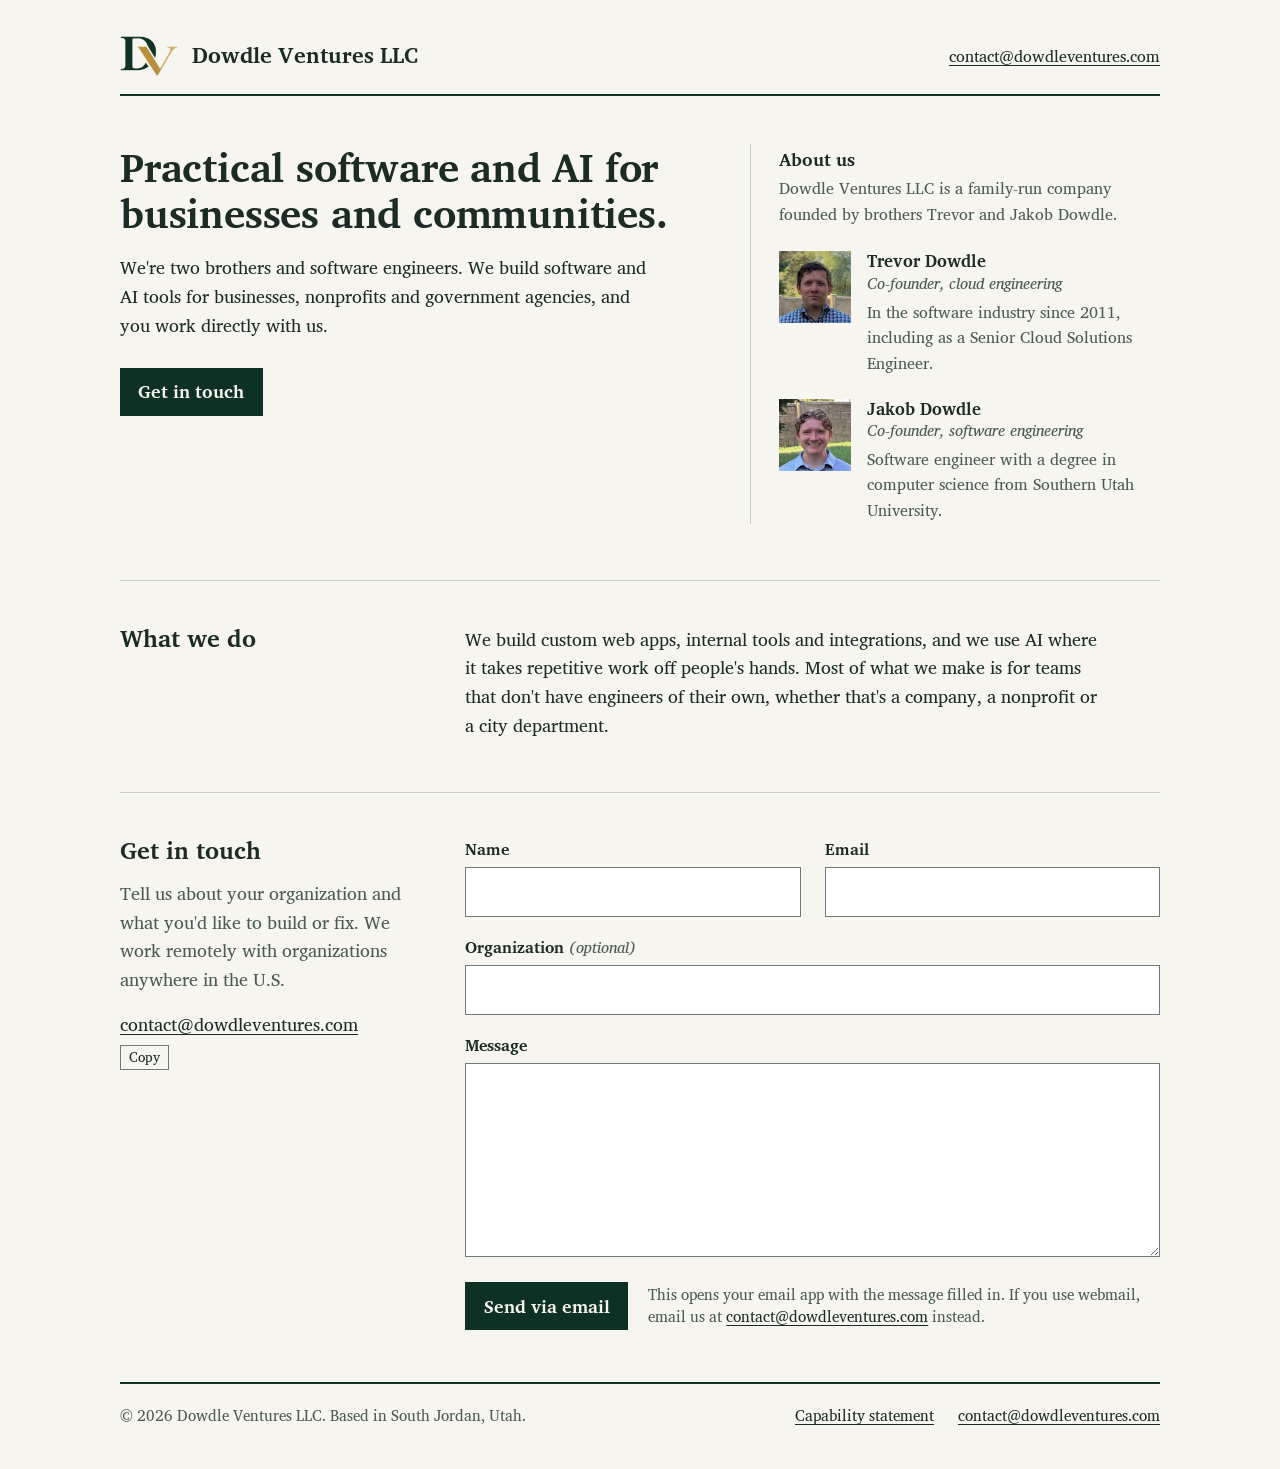
==== commit adec8ea5: "clean up" ====
--- a/index.html
+++ b/index.html
@@ -56,12 +56,7 @@
         "jobTitle": "Co-Founder",
         "alumniOf": { "@type": "CollegeOrUniversity", "name": "Southern Utah University" }
       }
-    ],
-    "subOrganization": {
-      "@type": "Organization",
-      "name": "FrontDesk Intelligence",
-      "url": "https://frontdesk.dowdleventures.com/"
-    }
+    ]
   }
   </script>
 </head>
@@ -117,9 +112,6 @@
         <div class="what-body">
           <p>
             We build custom web apps, internal tools and integrations, and we use AI where it takes repetitive work off people's hands. Most of what we make is for teams that don't have engineers of their own, whether that's a company, a nonprofit or a city department.
-          </p>
-          <p>
-            Our first product is <a href="https://frontdesk.dowdleventures.com/">FrontDesk Intelligence</a>. When a med spa misses a call, it texts the caller back so the conversation can continue by text.
           </p>
         </div>
       </section>
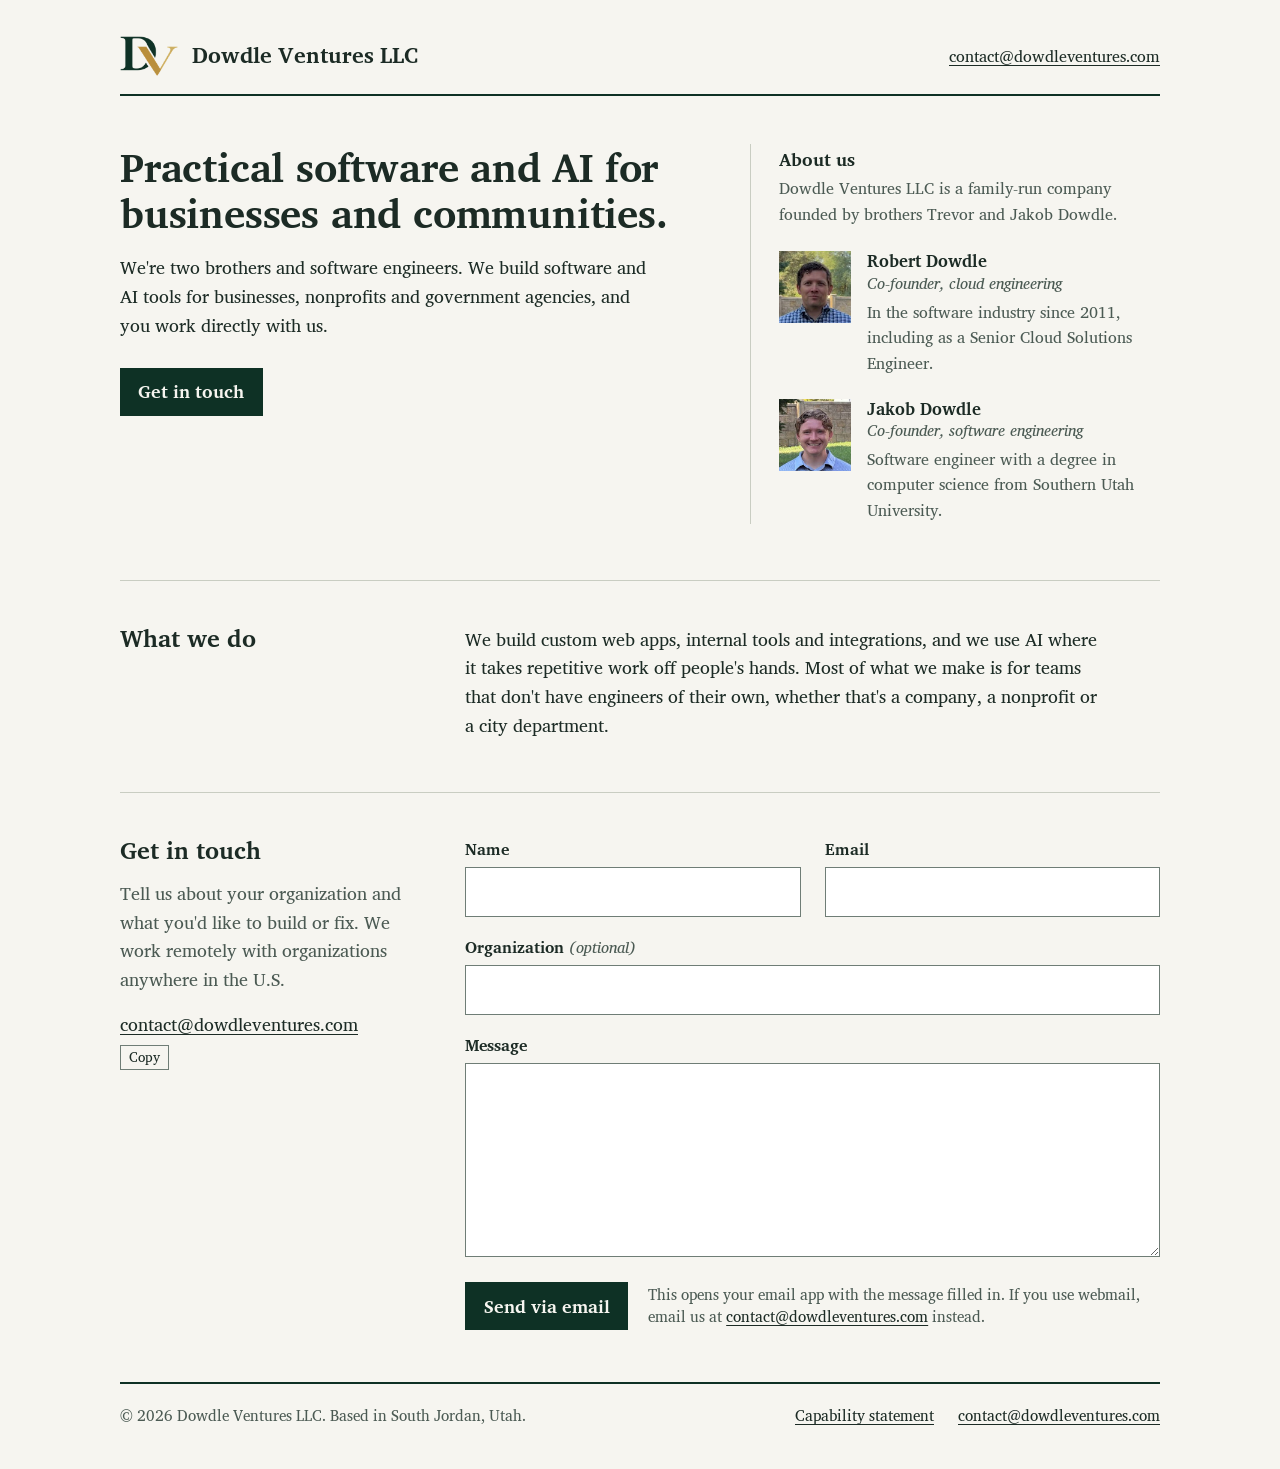
==== commit 77c08e72: "updating name to robert" ====
--- a/index.html
+++ b/index.html
@@ -49,7 +49,7 @@
       "addressCountry": "US"
     },
     "founder": [
-      { "@type": "Person", "name": "Trevor Dowdle", "jobTitle": "Co-Founder" },
+      { "@type": "Person", "name": "Robert Dowdle", "jobTitle": "Co-Founder" },
       {
         "@type": "Person",
         "name": "Jakob Dowdle",
@@ -89,9 +89,9 @@
           <h2 id="about-title">About us</h2>
           <p class="about-lede">Dowdle Ventures LLC is a family-run company founded by brothers Trevor and Jakob Dowdle.</p>
           <article class="founder">
-            <img class="founder-photo" src="img/trevor.jpg" alt="Trevor Dowdle" width="240" height="240">
+            <img class="founder-photo" src="img/robert.jpg" alt="Robert Dowdle" width="240" height="240">
             <div>
-              <h3>Trevor Dowdle</h3>
+              <h3>Robert Dowdle</h3>
               <p class="founder-role">Co-founder, cloud engineering</p>
               <p>In the software industry since 2011, including as a Senior Cloud Solutions Engineer.</p>
             </div>
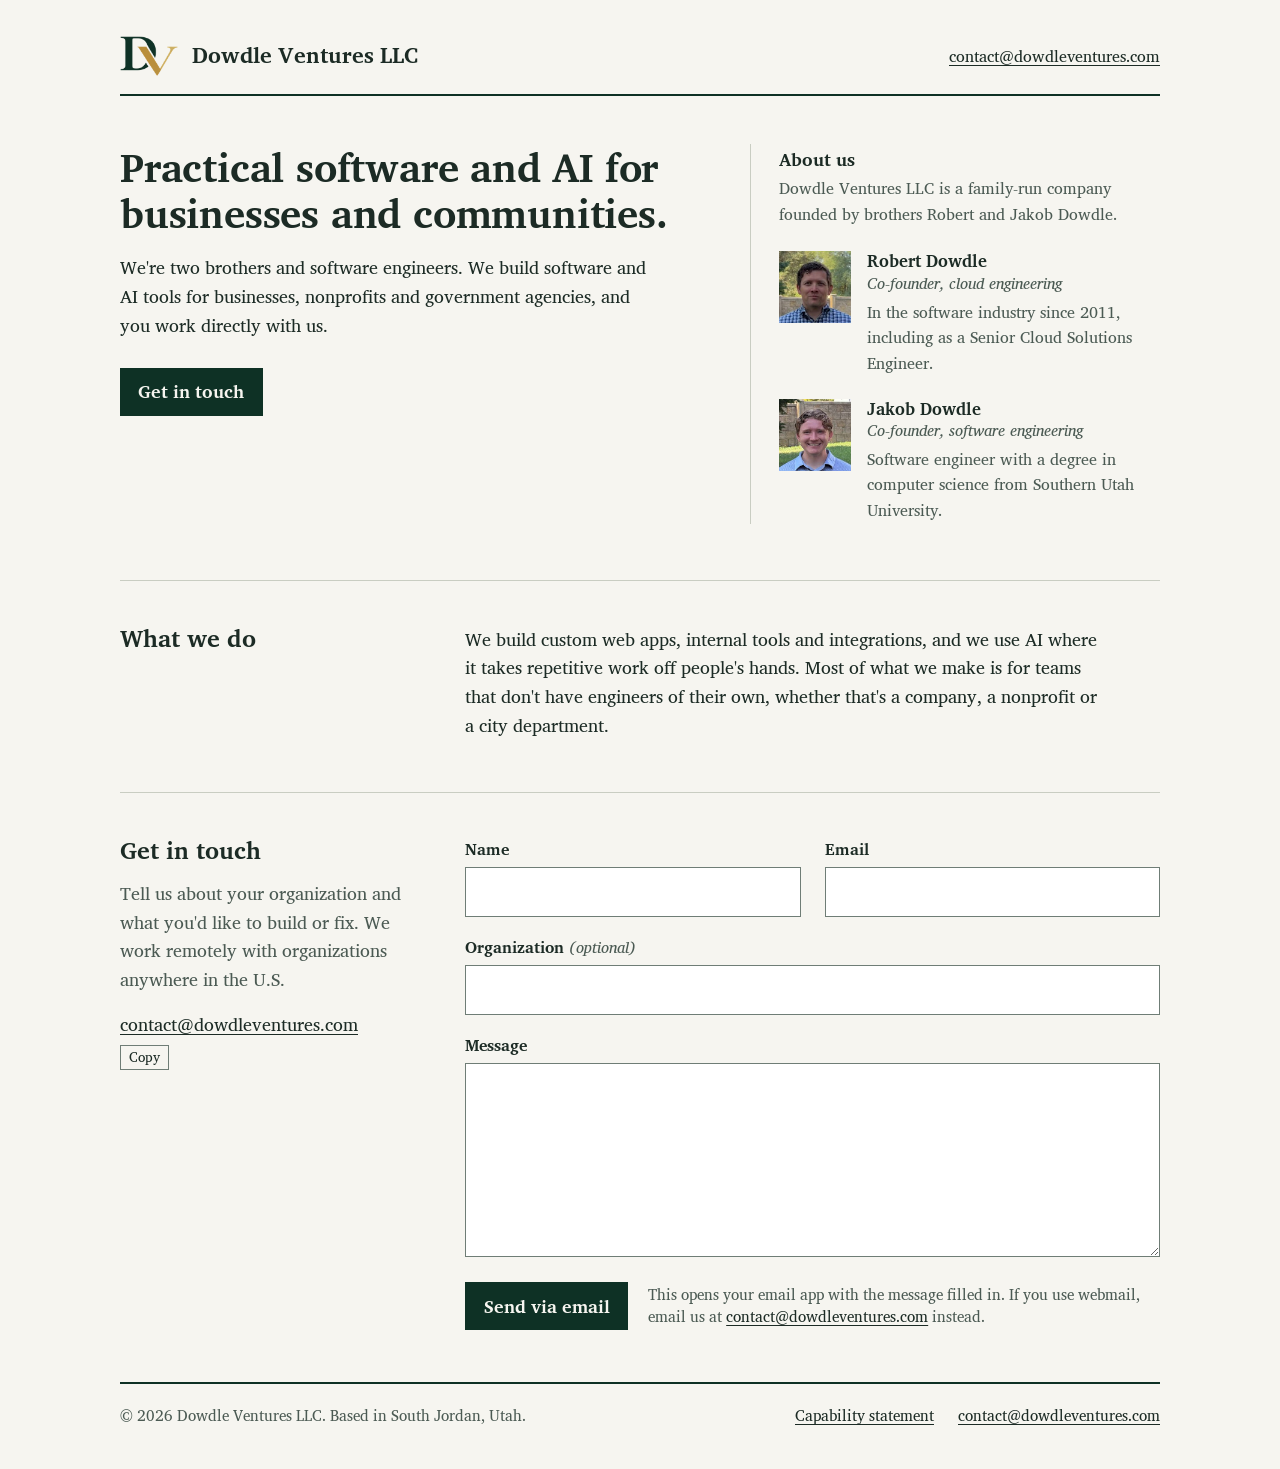
==== commit aa2cd958: "robert update" ====
--- a/index.html
+++ b/index.html
@@ -7,7 +7,7 @@
     All site copy lives in this file, including the search/social text below.
   -->
   <title>Dowdle Ventures LLC | Practical software and AI for businesses and communities</title>
-  <meta name="description" content="Dowdle Ventures LLC is a family-run software company. Brothers Trevor and Jakob Dowdle build practical software and AI tools for businesses, nonprofits and government agencies.">
+  <meta name="description" content="Dowdle Ventures LLC is a family-run software company. Brothers Robert and Jakob Dowdle build practical software and AI tools for businesses, nonprofits and government agencies.">
   <link rel="preconnect" href="https://fonts.googleapis.com">
   <link rel="preconnect" href="https://fonts.gstatic.com" crossorigin>
   <link href="https://fonts.googleapis.com/css2?family=Charis+SIL:ital,wght@0,400;0,700;1,400&display=swap" rel="stylesheet">
@@ -87,7 +87,7 @@
 
         <section class="about" id="about" aria-labelledby="about-title">
           <h2 id="about-title">About us</h2>
-          <p class="about-lede">Dowdle Ventures LLC is a family-run company founded by brothers Trevor and Jakob Dowdle.</p>
+          <p class="about-lede">Dowdle Ventures LLC is a family-run company founded by brothers Robert and Jakob Dowdle.</p>
           <article class="founder">
             <img class="founder-photo" src="img/robert.jpg" alt="Robert Dowdle" width="240" height="240">
             <div>
